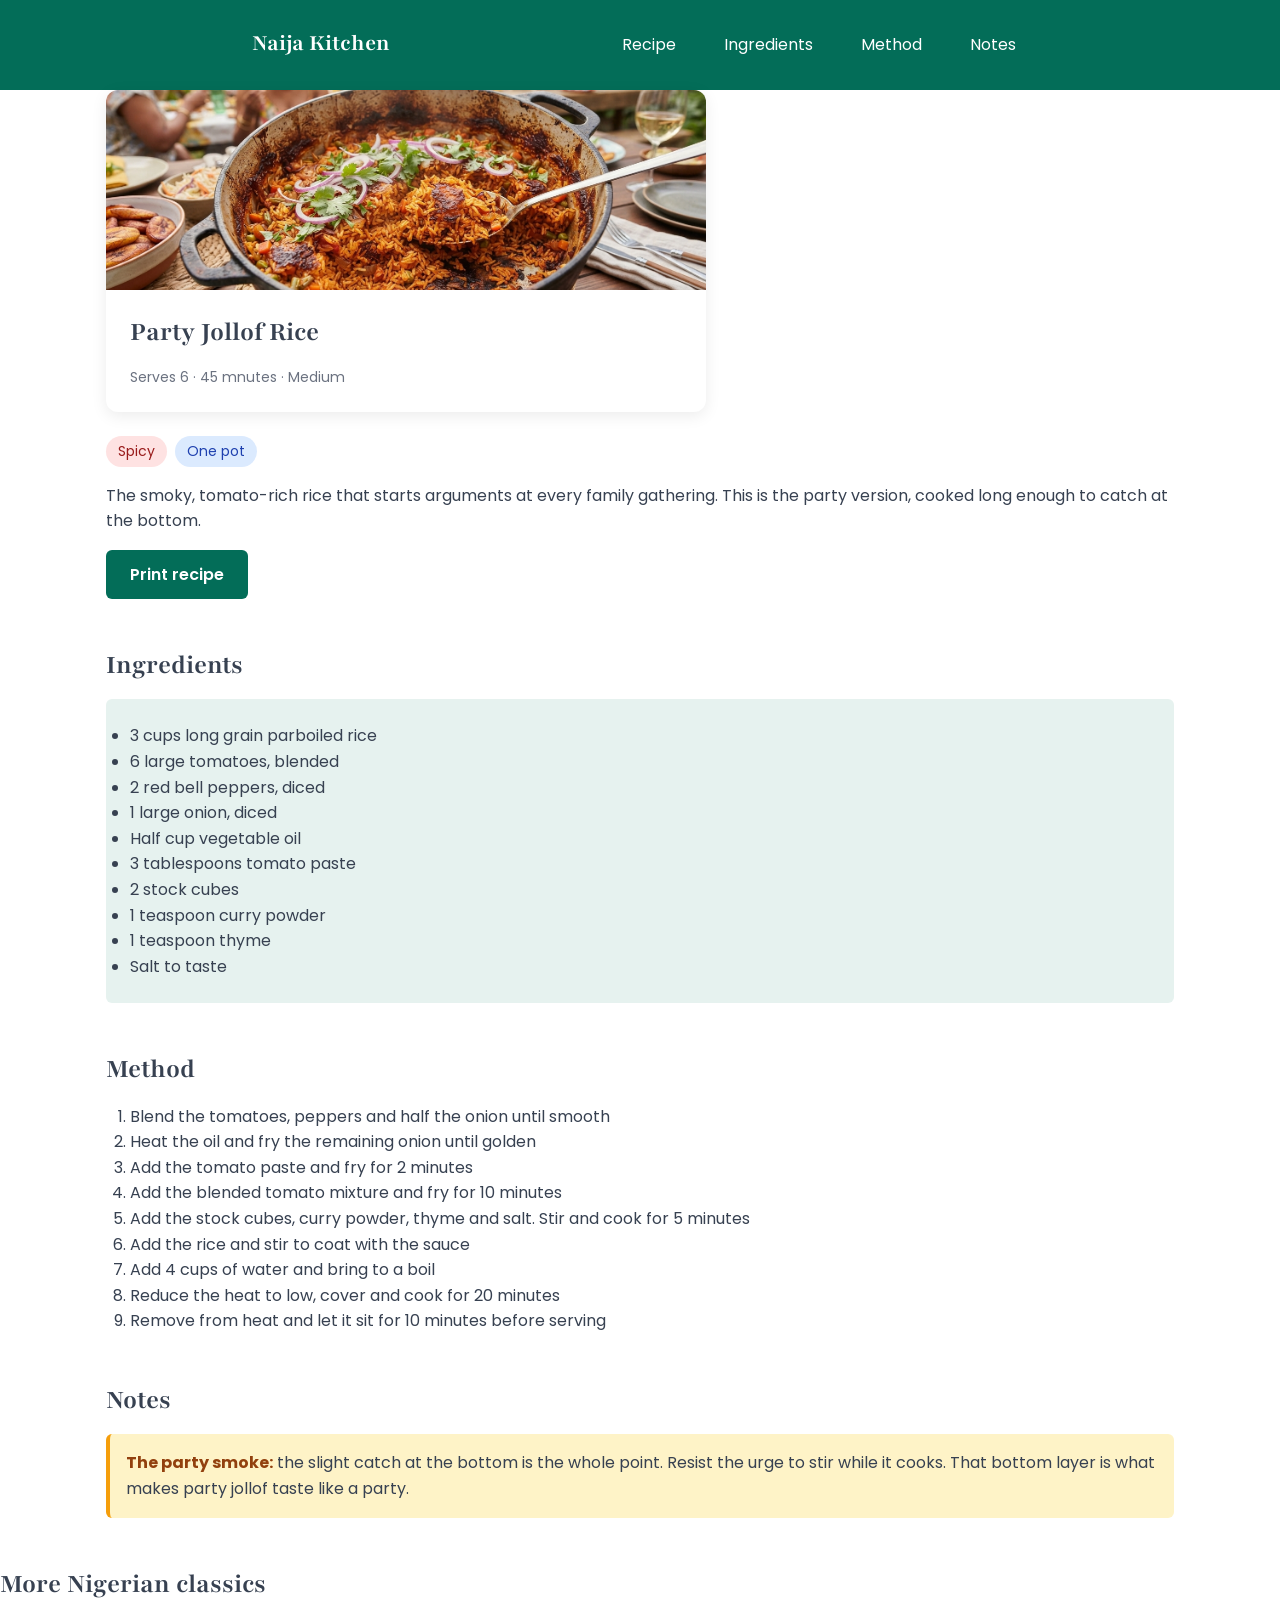
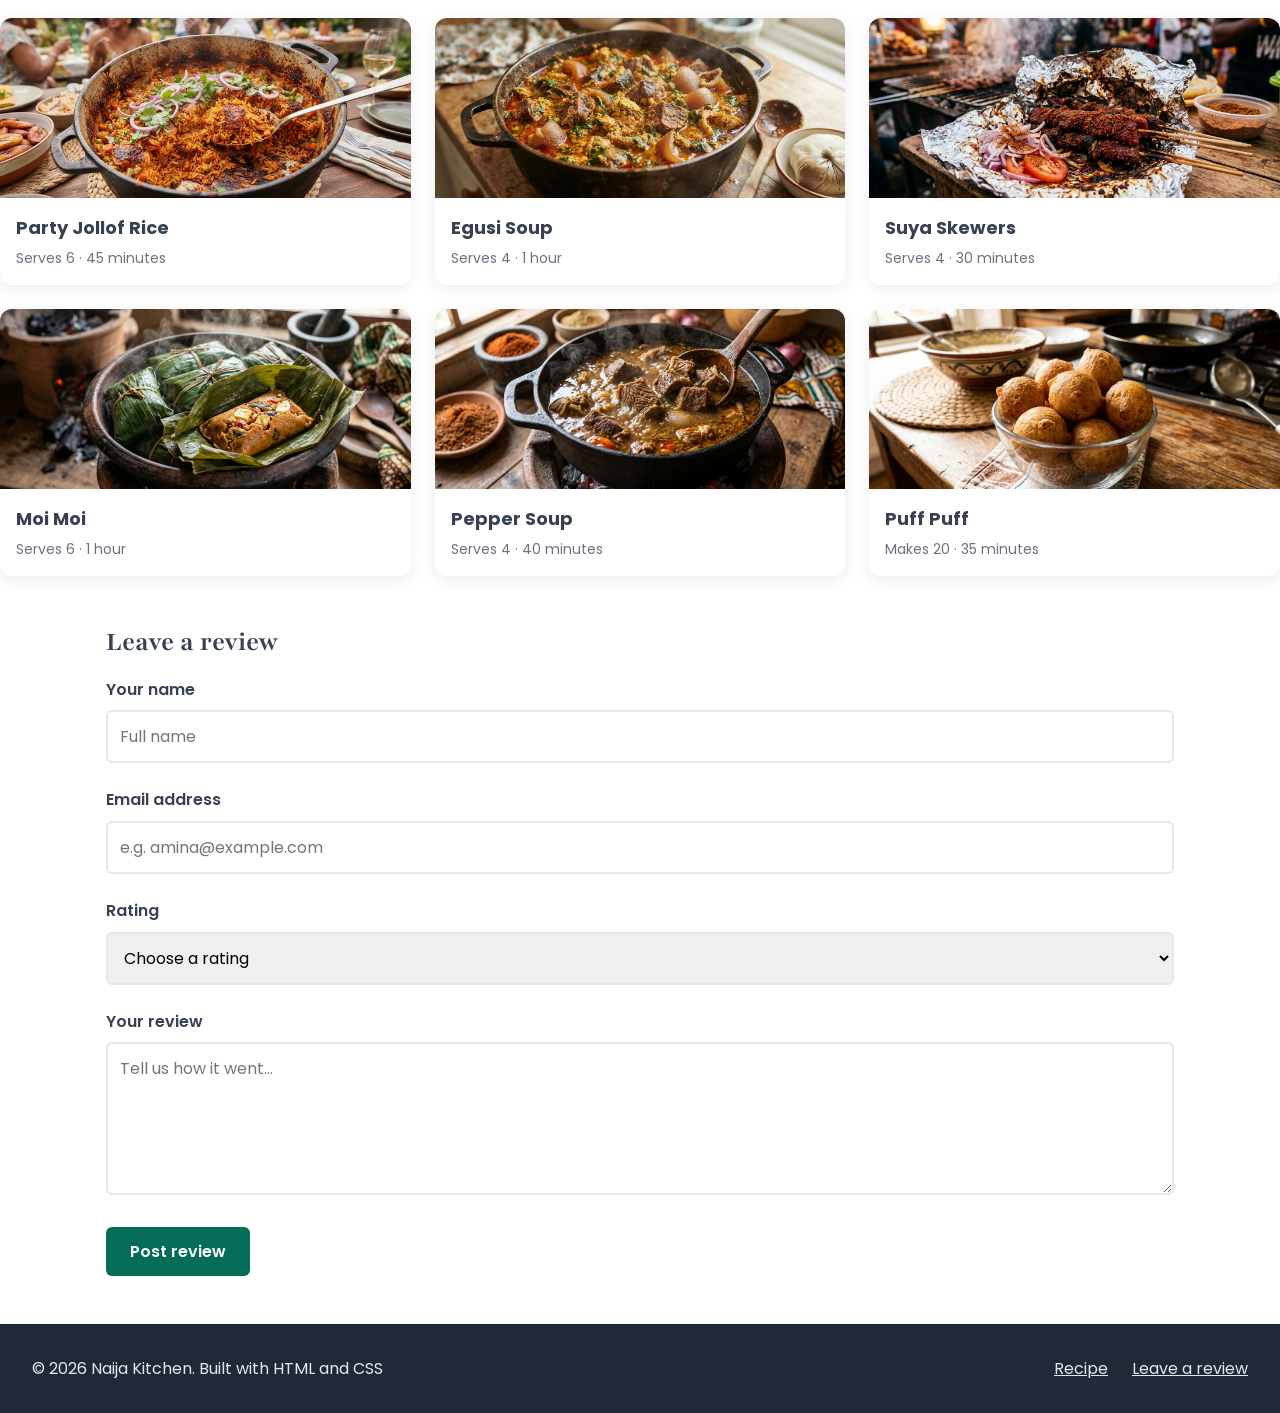
==== index.html @ c4fcee00 "Add recipe gallery section with images and details for Nigerian dishes" ====
<!DOCTYPE html>
<html lang="en">
    <head>
        <meta charset="UTF-8">
        <meta name="viewport" content="width=device-width, initial-scale=1.0">
        <title>Naija Kitchen - Party Jollof Rice</title>
        <link rel="preconnect" href="https://fonts.googleapis.com">
        <link rel="preconnect" href="https://fonts.gstatic.com" crossorigin>
        <link href="https://fonts.googleapis.com/css2?family=Playfair:wght@700&family=Poppins:wght@400;600&display=swap" rel="stylesheet">
        <link rel="stylesheet" href="css/styles.css">
    </head>
    <body>
        <header>
            <h1>Naija Kitchen</h1>
            <nav>
                <ul>
                    <li>
                        <a href="#recipe">Recipe</a>
                    </li>
                    <li>
                        <a href="#ingredients">Ingredients</a>
                    </li>
                    <li>
                        <a href="#method">Method</a>
                    </li>
                    <li>
                        <a href="#notes">Notes</a>
                    </li>
                </ul>
            </nav>
        </header>
        <main class="container">
            <section id="recipe">
                <article class="recipe-card">
                    <img class="recipe-card__image" src="images/jollof.jpg" alt="A pot of party jollof rice, browned at the edges">
                    <div class="recipe-card__body">
                        <h2>Party Jollof Rice</h2>
                        <p class="recipe-meta">Serves 6 &middot; 45 mnutes &middot; Medium</p>
                    </div>
                </article>
                <div class="tag-row">
                    <span class="tag tag--spicy">Spicy</span>
                    <span class="tag tag--quick">One pot</span>
                </div>
                <p class="recipe-intro">
                    The smoky, tomato-rich rice that starts arguments at every family gathering.
                    This is the party version, cooked long enough to catch at the bottom.
                </p>
                <button class="btn">Print recipe</button>
            </section>
            <section id="ingredients">
                <h2>Ingredients</h2>
                <ul class="ingredients">
                    <li>3 cups long grain parboiled rice</li>
                    <li>6 large tomatoes, blended</li>
                    <li> 2 red bell peppers, diced</li>
                    <li>1 large onion, diced</li>
                    <li>Half cup vegetable oil</li>
                    <li>3 tablespoons tomato paste</li>
                    <li>2 stock cubes</li>
                    <li>1 teaspoon curry powder</li>
                    <li>1 teaspoon thyme</li>
                    <li>Salt to taste</li>
                </ul>
            </section>
            <section id="method">
                <h2>Method</h2>
                <ol class="steps">
                    <li>Blend the tomatoes, peppers and half the onion until smooth</li>
                    <li>Heat the oil and fry the remaining onion until golden</li>
                    <li>Add the tomato paste and fry for 2 minutes</li>
                    <li>Add the blended tomato mixture and fry for 10 minutes</li>
                    <li>Add the stock cubes, curry powder, thyme and salt. Stir and cook for 5 minutes</li>
                    <li>Add the rice and stir to coat with the sauce</li>
                    <li>Add 4 cups of water and bring to a boil</li>
                    <li>Reduce the heat to low, cover and cook for 20 minutes</li>
                    <li>Remove from heat and let it sit for 10 minutes before serving</li>
                </ol>
            </section>
            <section id="notes">
                <h2>Notes</h2>
                <div class="note">
                    <p>
                        <strong>The party smoke:</strong>
                        the slight catch at the bottom is the whole point. Resist the urge to stir while it cooks.
                        That bottom layer is what makes party jollof taste like a party.
                    </p>
                </div>
            </section>
        </main>
        <section id="gallery">
            <h2>More Nigerian classics</h2>
            <div class="gallery">
                <article class="gallery__item">
                    <img class="gallery__image" src="images/jollof.jpg" alt="A pot of party jollof rice">
                    <div class="gallery__body">
                        <h3 class="gallery__title">Party Jollof Rice</h3>
                        <p class="gallery__meta">Serves 6 · 45 minutes</p>
                    </div>
                </article>
                <article class="gallery__item">
                    <img class="gallery__image" src="images/egusisoup.jpg" alt="A pot of egusi soup">
                    <div class="gallery__body">
                        <h3 class="gallery__title">Egusi Soup</h3>
                        <p class="gallery__meta">Serves 4 · 1 hour</p>
                    </div>
                </article>
                <article class="gallery__item">
                    <img class="gallery__image" src="images/suya.jpg" alt="A rape of suya skewers">
                    <div class="gallery__body">
                        <h3 class="gallery__title">Suya Skewers</h3>
                        <p class="gallery__meta">Serves 4 · 30 minutes</p>
                    </div>
                </article>
                <article class="gallery__item">
                    <img class="gallery__image" src="images/moimoi.jpg" alt="A pot of moi moi">
                    <div class="gallery__body">
                        <h3 class="gallery__title">Moi Moi</h3>
                        <p class="gallery__meta">Serves 6 · 1 hour</p>
                    </div>
                </article>
                <article class="gallery__item">
                    <img class="gallery__image" src="images/peppersoup.jpg" alt="A pot of pepper soup">
                    <div class="gallery__body">
                        <h3 class="gallery__title">Pepper Soup</h3>
                        <p class="gallery__meta">Serves 4 · 40 minutes</p>
                    </div>
                </article>
                <article class="gallery__item">
                    <img class="gallery__image" src="images/puff.jpg" alt="a bow of puff puff">
                    <div class="gallery__body">
                        <h3 class="gallery__title">Puff Puff</h3>
                        <p class="gallery__meta">Makes 20 · 35 minutes</p>
                    </div>
                </article>
            </div>
        </section>
        <section id="review" class="container">
            <h2>Leave a review</h2>
            <form class="review-form">
                <div class="form-group">
                    <label for="name">Your name</label>
                    <input
                        type="text"
                        id="name"
                        name="name"
                        placeholder="Full name"
                        required
                    >
                </div>
                <div class="form-group">
                    <label for="email">Email address</label>
                    <input
                        type="email"
                        id="email"
                        name="email"
                        placeholder="e.g. amina@example.com"
                        required
                    >
                </div>
                <div class="form-group">
                    <label for="rating">Rating</label>
                    <select id="rating" name="rating" required>
                        <option value="">Choose a rating</option>
                        <option value="5">5 — Party jollof perfection</option>
                        <option value="4">4 — Almost perfect</option>
                        <option value="3">3 — Good, could be better</option>
                        <option value="2">2 — Needed work</option>
                        <option value="1">1 — I have questions</option>
                    </select>
                </div>
                <div class="form-group">
                    <label for="comment">Your review</label>
                    <textarea
                        id="comment"
                        name="comment"
                        rows="5"
                        placeholder="Tell us how it went..."
                    ></textarea>
                </div>
                <button type="submit" class="btn">Post review</button>
            </form>
        </section>
        <footer>
            <p>&copy; 2026 Naija Kitchen. Built with HTML and CSS</p>
            <ul class="footer-links">
                <li>
                    <a href="#recipe">Recipe</a>
                </li>
                <li>
                    <a href="#review">Leave a review</a>
                </li>
            </ul>
        </footer>
    </body>
</html>
---- css/styles.css ----
/* ====== RESET ====== */
* {
    margin: 0;
    padding: 0;
    box-sizing: border-box;
}

/* ====== SPACING SCALE ======  */
/* only use these. No arbitrary numbers.
    0.5rem - 1rem - 1.5rem - 2rem - 3rem - 4rem */


body {
    font-family: 'Poppins', system-ui, sans-serif;
    color: #374151;
    line-height: 1.6;
}

h1, h2 {
    font-family: 'Playfair', Georgia, serif;
}

h1 {
    font-size: 2rem;
    line-height: 1.2;
    margin-bottom: 1rem;
}

h2 {
    font-size: 1.75rem;
    line-height: 1.3;
    margin-bottom: 1rem;
    margin-top: 2rem;
}

p {
    margin-bottom: 1rem;
}

ul, ol {
    margin-bottom: 1rem;
    padding-left: 1.5rem;
}

section {
    margin-bottom: 3rem;
}


/* ===== LAYOUT =====*/
.container {
    width: 100%;
    max-width: 1100px;
    margin: 0 auto;
    padding: 0 1rem;
}

/* ===== HEADER ===== */
header {
    background: #036d58;
    color: white;
    padding: 1.5rem 2rem;
    display: flex;
    justify-content: space-evenly;
    align-items: center;
}

header h1 {
    margin-bottom: 0;
    font-size: 1.5rem;
}

nav ul {
    list-style: none;
    padding-left: 0;
    margin-bottom: 0;
    display: flex;
    gap: 1.5rem;
    flex-wrap: wrap;

}

nav a {
    color: white;
    text-decoration: none;
    padding: 0.5rem 0.75rem;
    border-radius: 4px;
    display: inline-block;
}

nav a:hover,
nav a:focus {
    background: rgba(255, 255, 255, 0.15);
}


.recipe-card {
    max-width: 600px;
    background: white;
    border-radius: 12px;
    box-shadow: 0 4px 16px rgba(0, 0, 0, 0.08);
    overflow: hidden;
    margin-bottom: 1.5rem;
}

.recipe-card__image {
    width: 100%;
    height: 200px;
    object-fit: cover;
    display: block;
}

.recipe-card__body {
    padding: 1.5rem;
}

.recipe-card__body h2 {
    margin-top: 0;
}

.recipe-meta {
    color: #6b7280;
    font-size: 0.875rem;
    margin-bottom: 0;
}

/* ===== TAGS  ======= */
.tag-row {
    display: flex;
    gap: 0.5rem;
    flex-wrap: wrap;
    margin-bottom: 1rem;
}

.tag {
    display: inline-block;
    padding: 0.25rem 0.75rem;
    border-radius: 99px;
    font-size: 0.875rem;
}

.tag--spicy {
    background: #fee2e2;
    color: #991b1b;
}

.tag--quick {
    background: #dbeafe;
    color: #1e40af;
}

/* ======= BUTTON ======= */
.btn {
    display: inline-block;
    background: #036d58;
    color: white;
    padding: 0.75rem 1.5rem;
    border: none;
    border-radius: 6px;
    font-size: 1rem;
    font-weight: 600;
    font-family: inherit;
    cursor: pointer;
}

.btn:hover,
.btn:focus {
    background: #025243;
}

/* INGREDIENTS */
.ingredients {
    background: #e6f2ef;
    padding: 1.5rem;
    border-radius: 6px;
}

/* NOTES */
.note {
    background: #fef3c7;
    padding: 1rem;
    border-left: 4px solid #f59e0b;
    border-radius: 6px;
    margin-bottom: 1rem;
}

.note p {
    margin-bottom: 0;
}

.note strong {
    color: #92400e
}

/* FOOTER */
footer {
    padding: 2rem;
    margin-top: 3rem;
    background: #1f2937;
    color: #e5e7eb;

    display: flex;
    justify-content: space-between;
    align-items: center;
    flex-wrap: wrap;
    gap: 1rem;
}

.footer-links {
    list-style: none;
    display: flex;
    gap: 1.5rem;
    margin-bottom: 0;
    padding-left: 0;
}

.footer-links a {
    color: #e5e7eb;
}

.footer-links a:hover,
.footer-links a:focus {
    color: white;
}

footer p {
    margin-bottom: 0;
}


/* ===== REVIEW FORM ===== */
.form-group {
    margin-bottom: 1.5rem;
}

label {
    display: block;
    margin-bottom: 0.5rem;
    font-weight: 600;
}

input, select, textarea {
    width: 100%;
    padding: 0.75rem;
    border: 2px solid #e5e7eb;
    border-radius: 6px;
    font-family: inherit;
    font-size: 1rem;
}

input:focus,
select:focus,
textarea:focus {
    outline: none;
    border-color: #036d58;
    box-shadow: 0 0 0 3px rgba(3, 109, 88, 0.15);
}


/***** RECIPE GALLERY *******/
.gallery {
    display: grid;
    grid-template-columns: repeat(3, 1fr);
    gap: 1.5rem;
    margin-bottom: 3rem;
}

.gallery__item {
    background: white;
    border-radius: 12px;
    box-shadow: 0 4px 16px rgba(0, 0, 0, 0.08);
    overflow: hidden;
}

.gallery__image {
    width: 100%;
    height: 180px;
    object-fit: cover;
    display: block;
}

.gallery__body {
    padding: 1rem;
}

.gallery__title {
    font-size: 1.125rem;
    margin-bottom: 0;
    margin-bottom: 0.25rem;
}

.gallery__meta {
    color: #6b7280;
    font-size: 0.875rem;
    margin-bottom: 0;
}
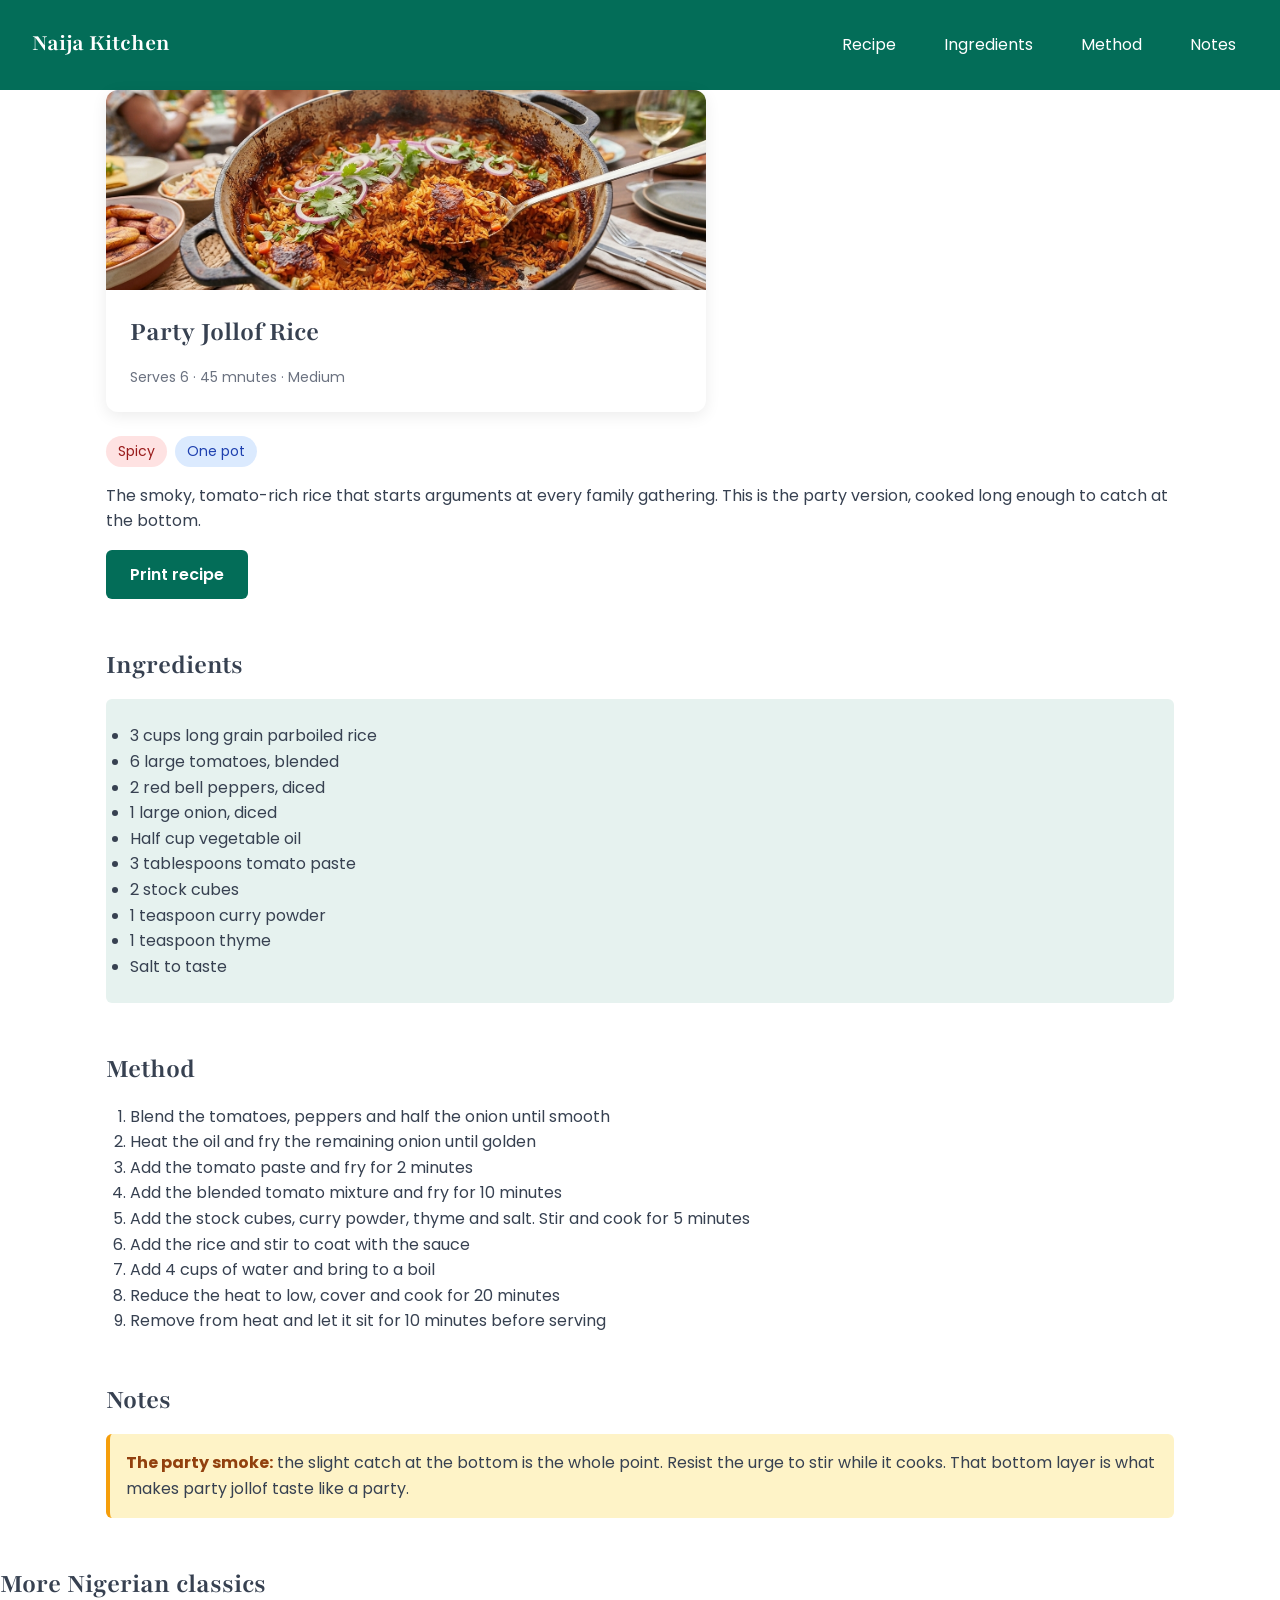
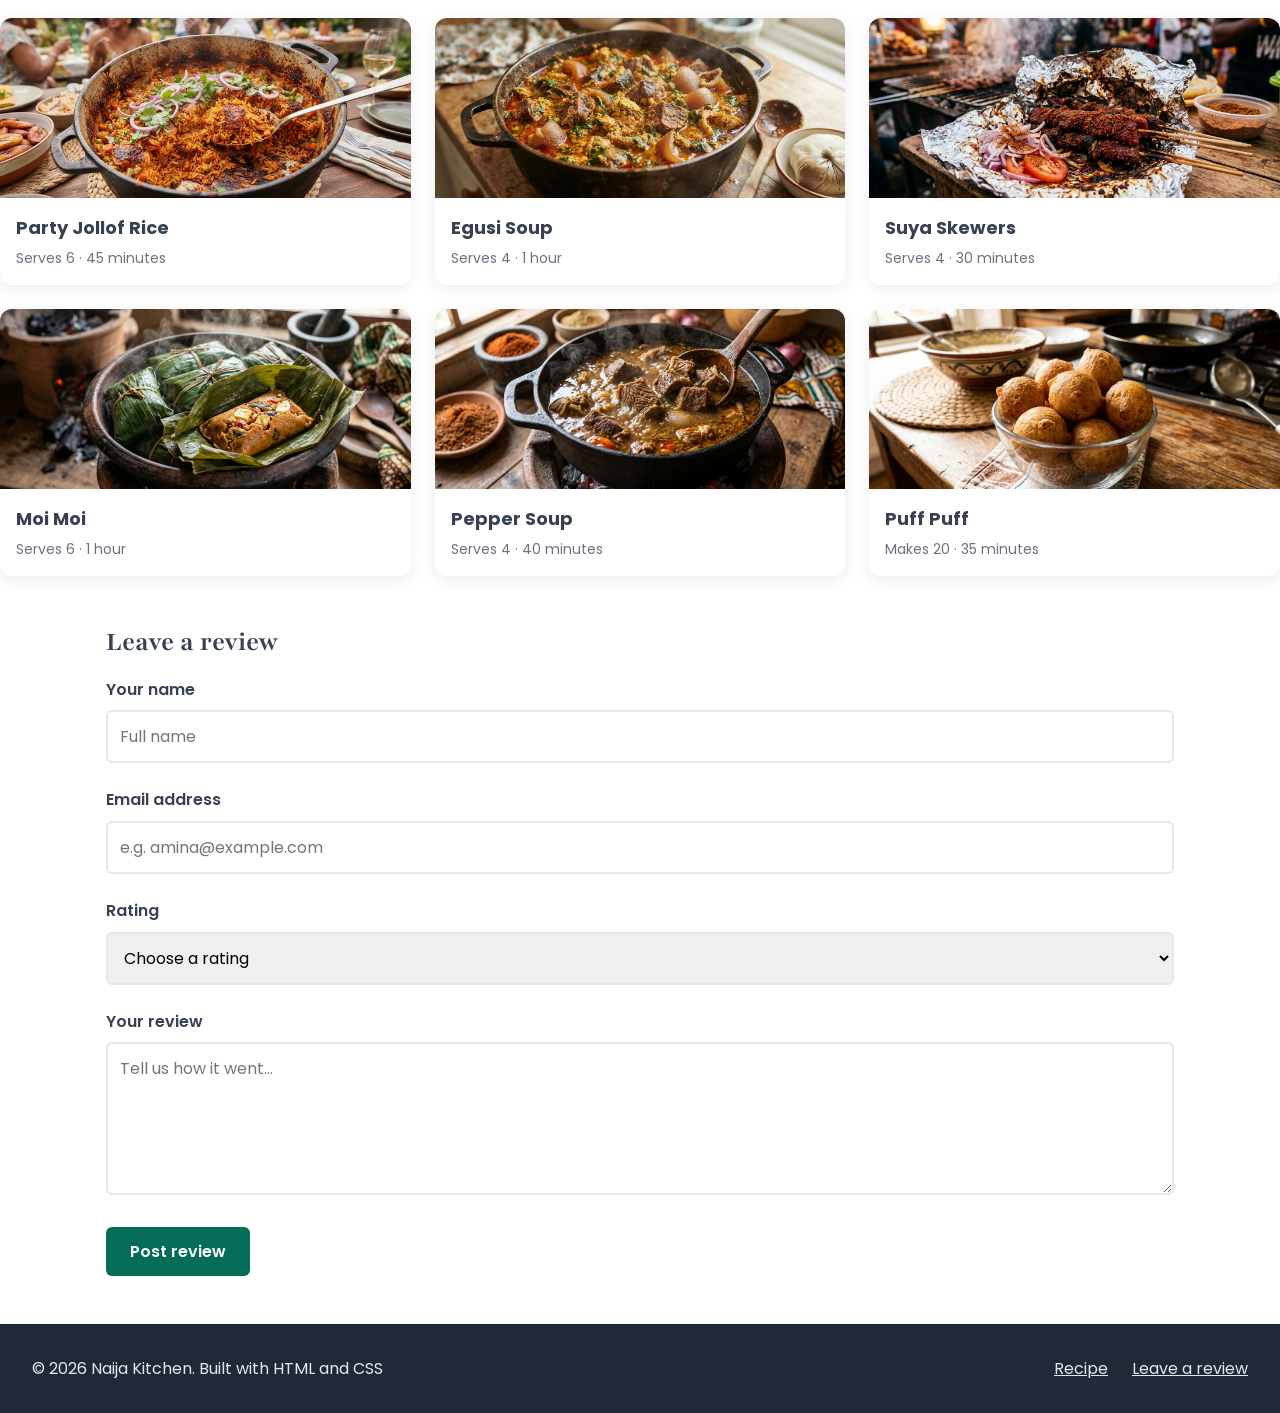
==== commit ead39ea6: "Add navigation toggle for mobile menu accessibility" ====
--- a/index.html
+++ b/index.html
@@ -12,6 +12,12 @@
     <body>
         <header>
             <h1>Naija Kitchen</h1>
+            <input type="checkbox" id="nav-toogle" class="nav-toogle">
+            <label for="nav-toogle" class="nav-toggle-label" aria-label="Open Menu">
+                <span></span>
+                <span></span>
+                <span></span>
+            </label>
             <nav>
                 <ul>
                     <li>
--- a/css/styles.css
+++ b/css/styles.css
@@ -61,7 +61,7 @@
     color: white;
     padding: 1.5rem 2rem;
     display: flex;
-    justify-content: space-evenly;
+    justify-content: space-between;
     align-items: center;
 }
 
@@ -260,7 +260,7 @@
 /***** RECIPE GALLERY *******/
 .gallery {
     display: grid;
-    grid-template-columns: repeat(3, 1fr);
+    grid-template-columns: repeat(auto-fit, minmax(400px, 1fr));
     gap: 1.5rem;
     margin-bottom: 3rem;
 }
@@ -270,6 +270,7 @@
     border-radius: 12px;
     box-shadow: 0 4px 16px rgba(0, 0, 0, 0.08);
     overflow: hidden;
+    transition: transform 0.2s ease, box-shadow 0.2s ease;
 }
 
 .gallery__image {
@@ -285,7 +286,7 @@
 
 .gallery__title {
     font-size: 1.125rem;
-    margin-bottom: 0;
+    margin-top: 0;
     margin-bottom: 0.25rem;
 }
 
@@ -293,4 +294,65 @@
     color: #6b7280;
     font-size: 0.875rem;
     margin-bottom: 0;
+}
+
+.gallery__item:hover,
+.gallery__item:focus-within {
+    transform: translateY(-4px);
+    box-shadow: 0 8px 24px rgba(0, 0, 0, 0.12);
+}
+
+
+/***** MOBILE NAV *****/
+.nav-toogle {
+    position: absolute;
+    opacity: 0;
+    width: 1px;
+    height: 1px;
+}
+
+.nav-toogle-label {
+    display: none;
+    flex-direction: column;
+    gap: 5px;
+    cursor: pointer;
+    padding: 0.5rem;
+}
+
+.nav-toogle-label span {
+    display: block;
+    width: 26px;
+    height: 3px;
+    background: white;
+    border-radius: 2px;
+}
+
+
+
+/***** MOBILE *****/
+@media (max-width: 640px) {
+    header {
+        flex-direction: column;
+        align-items: flex-start;
+        gap: 1rem;
+        padding: 1rem;
+    }
+
+    h1 {
+        font-size: 1.5rem;
+    }
+
+    h2 {
+        font-size: 1.375rem;
+    }
+
+    section {
+        margin-bottom: 2rem;
+    }
+
+    footer {
+        flex-direction: column;
+        text-align: center;
+        padding: 1.5rem;
+    }
 }
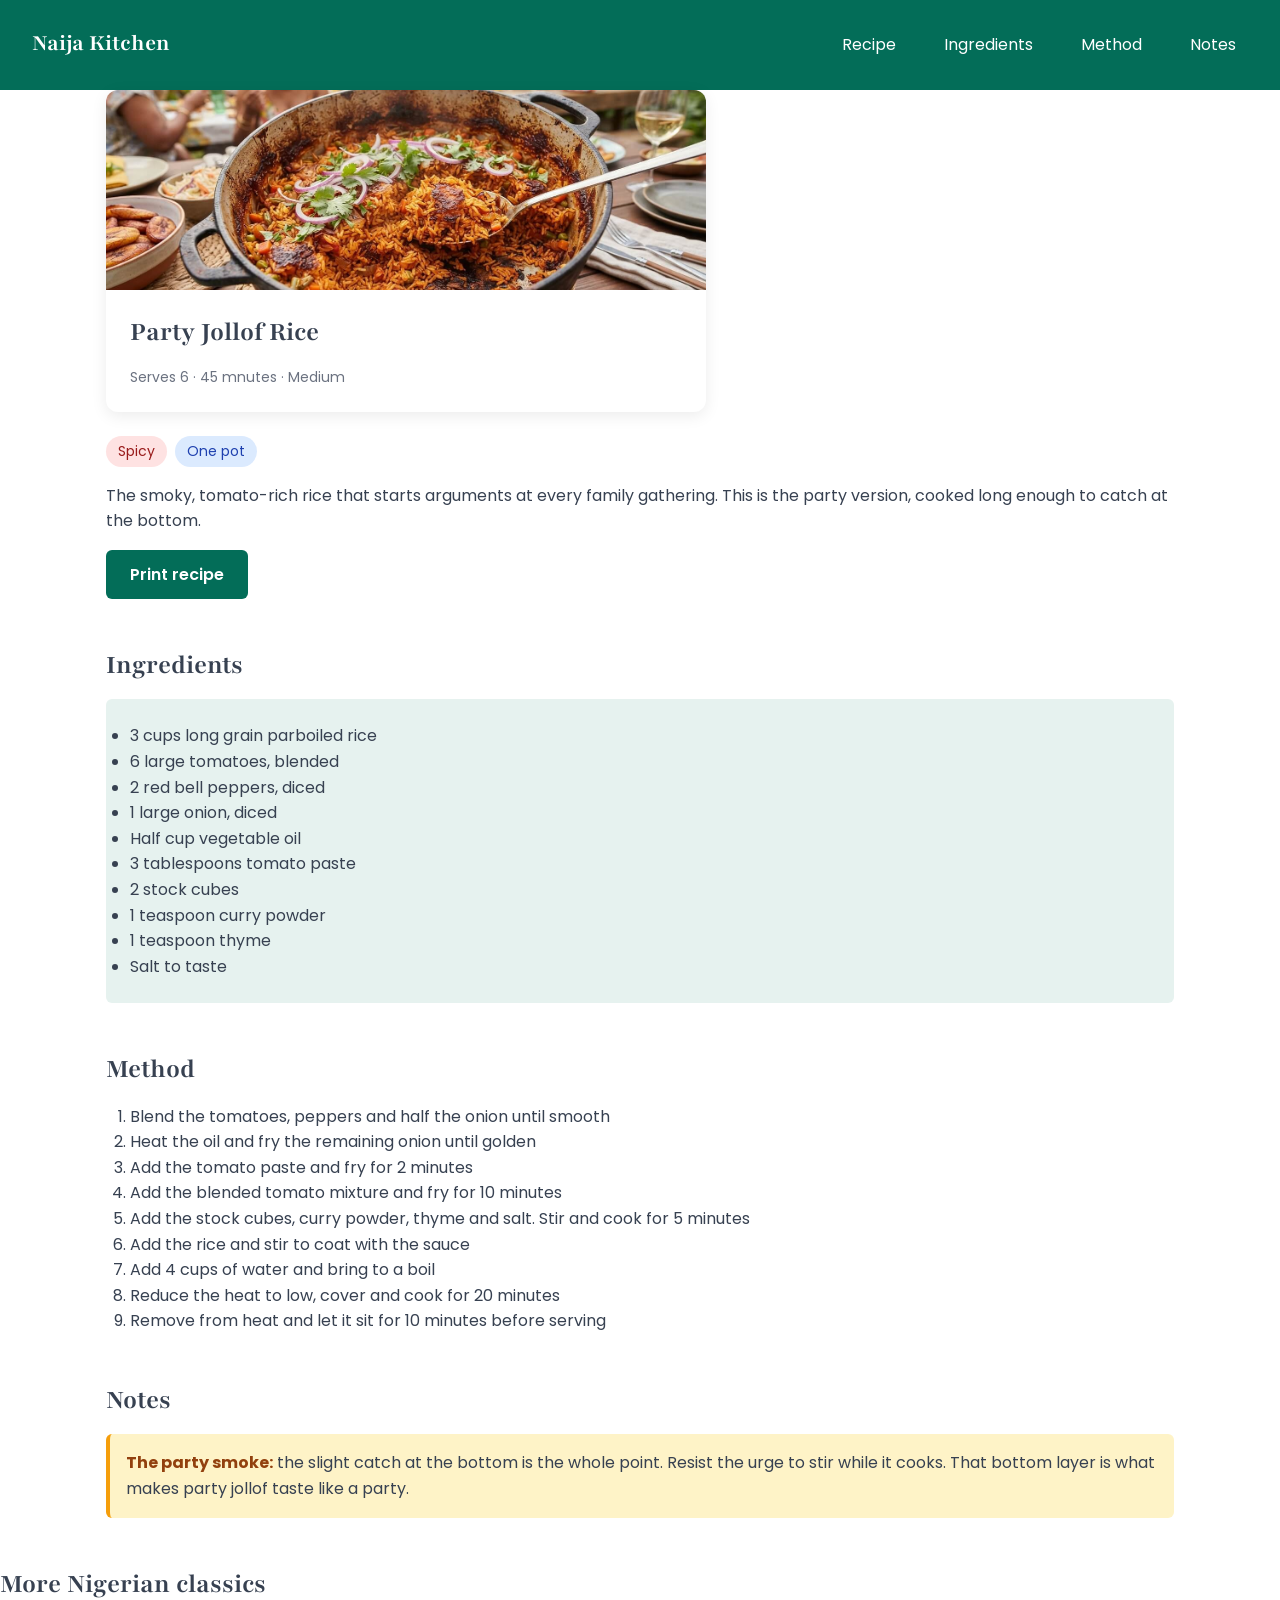
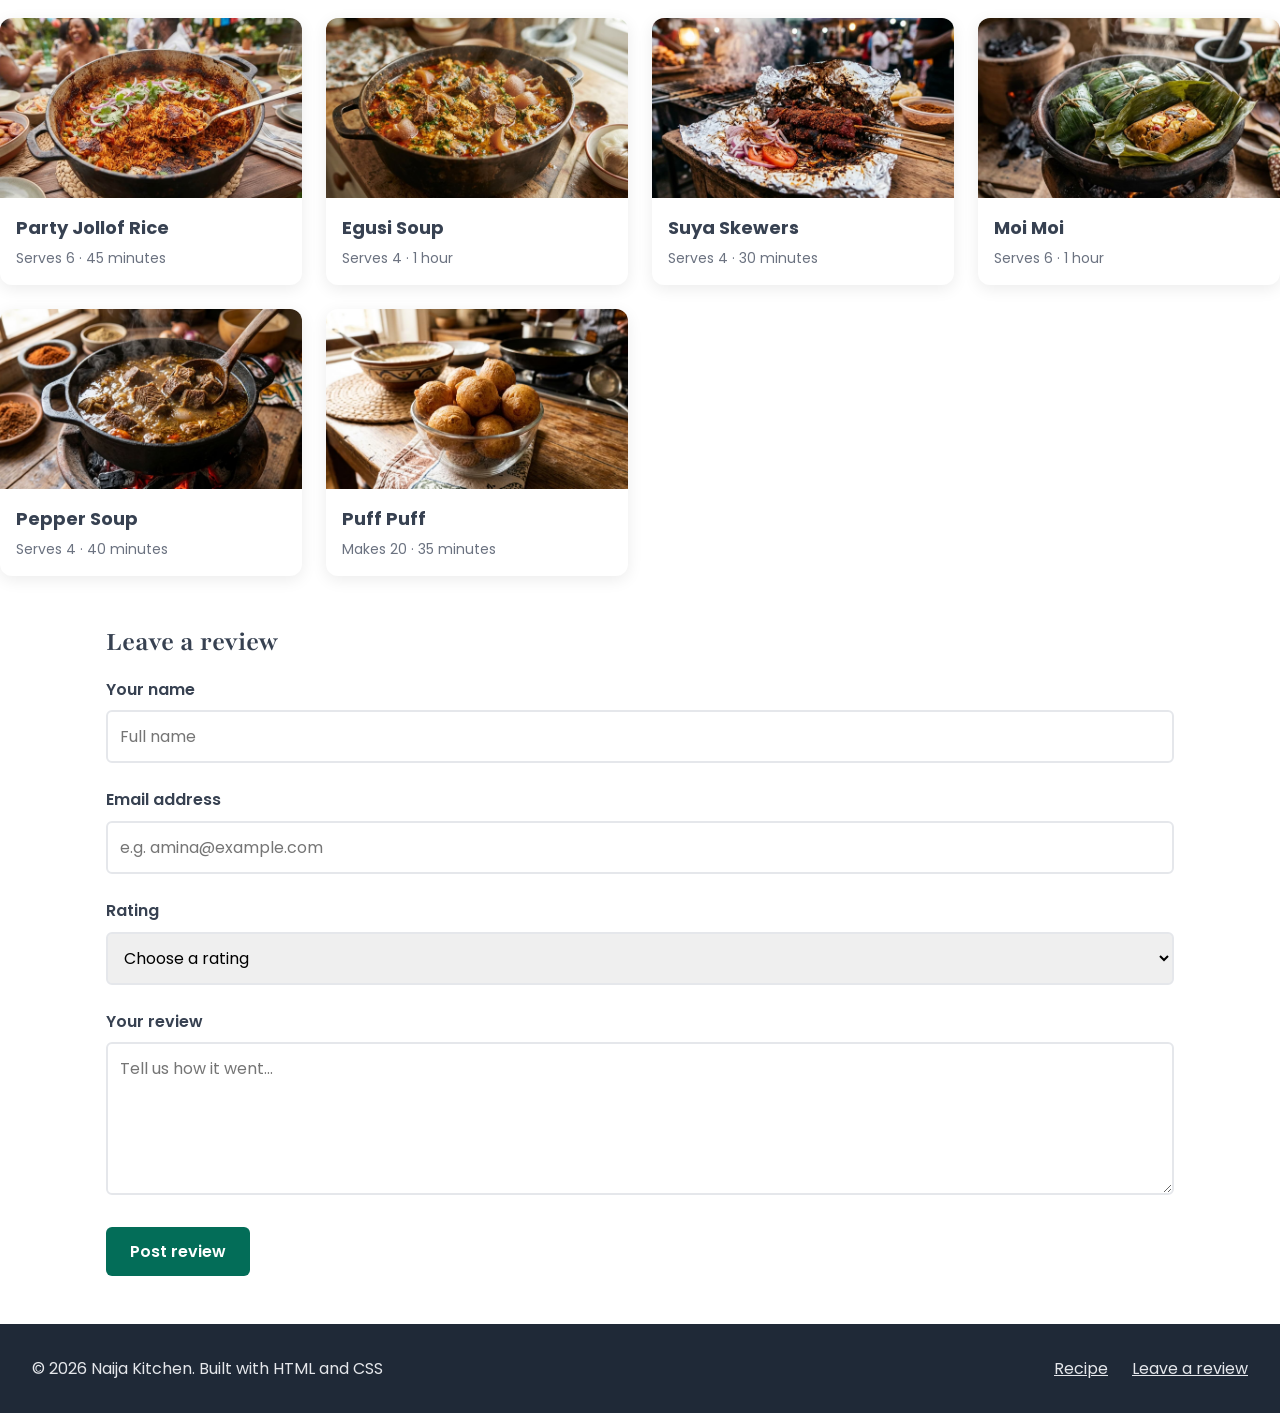
==== commit ef5825ca: "Add width and height attributes to gallery images for better layout and performance" ====
--- a/index.html
+++ b/index.html
@@ -12,8 +12,8 @@
     <body>
         <header>
             <h1>Naija Kitchen</h1>
-            <input type="checkbox" id="nav-toogle" class="nav-toogle">
-            <label for="nav-toogle" class="nav-toggle-label" aria-label="Open Menu">
+            <input type="checkbox" id="nav-toggle" class="nav-toggle">
+            <label for="nav-toggle" class="nav-toggle-label" aria-label="Open Menu">
                 <span></span>
                 <span></span>
                 <span></span>
@@ -98,42 +98,42 @@
             <h2>More Nigerian classics</h2>
             <div class="gallery">
                 <article class="gallery__item">
-                    <img class="gallery__image" src="images/jollof.jpg" alt="A pot of party jollof rice">
+                    <img class="gallery__image" src="images/jollof.jpg" alt="A pot of party jollof rice" width="400" height="260">
                     <div class="gallery__body">
                         <h3 class="gallery__title">Party Jollof Rice</h3>
                         <p class="gallery__meta">Serves 6 · 45 minutes</p>
                     </div>
                 </article>
                 <article class="gallery__item">
-                    <img class="gallery__image" src="images/egusisoup.jpg" alt="A pot of egusi soup">
+                    <img class="gallery__image" src="images/egusisoup.jpg" alt="A pot of egusi soup" width="400" height="260" loading="lazy">
                     <div class="gallery__body">
                         <h3 class="gallery__title">Egusi Soup</h3>
                         <p class="gallery__meta">Serves 4 · 1 hour</p>
                     </div>
                 </article>
                 <article class="gallery__item">
-                    <img class="gallery__image" src="images/suya.jpg" alt="A rape of suya skewers">
+                    <img class="gallery__image" src="images/suya.jpg" alt="A rack of suya skewers" width="400" height="260" loading="lazy">
                     <div class="gallery__body">
                         <h3 class="gallery__title">Suya Skewers</h3>
                         <p class="gallery__meta">Serves 4 · 30 minutes</p>
                     </div>
                 </article>
                 <article class="gallery__item">
-                    <img class="gallery__image" src="images/moimoi.jpg" alt="A pot of moi moi">
+                    <img class="gallery__image" src="images/moimoi.jpg" alt="A pot of moi moi" width="400" height="260" loading="lazy">
                     <div class="gallery__body">
                         <h3 class="gallery__title">Moi Moi</h3>
                         <p class="gallery__meta">Serves 6 · 1 hour</p>
                     </div>
                 </article>
                 <article class="gallery__item">
-                    <img class="gallery__image" src="images/peppersoup.jpg" alt="A pot of pepper soup">
+                    <img class="gallery__image" src="images/peppersoup.jpg" alt="A pot of pepper soup" width="400" height="260" loading="lazy">
                     <div class="gallery__body">
                         <h3 class="gallery__title">Pepper Soup</h3>
                         <p class="gallery__meta">Serves 4 · 40 minutes</p>
                     </div>
                 </article>
                 <article class="gallery__item">
-                    <img class="gallery__image" src="images/puff.jpg" alt="a bow of puff puff">
+                    <img class="gallery__image" src="images/puff.jpg" alt="a bowl of puff puff" width="400" height="260" loading="lazy">
                     <div class="gallery__body">
                         <h3 class="gallery__title">Puff Puff</h3>
                         <p class="gallery__meta">Makes 20 · 35 minutes</p>
--- a/css/styles.css
+++ b/css/styles.css
@@ -260,7 +260,7 @@
 /***** RECIPE GALLERY *******/
 .gallery {
     display: grid;
-    grid-template-columns: repeat(auto-fit, minmax(400px, 1fr));
+    grid-template-columns: repeat(auto-fit, minmax(280px, 1fr));
     gap: 1.5rem;
     margin-bottom: 3rem;
 }
@@ -304,14 +304,14 @@
 
 
 /***** MOBILE NAV *****/
-.nav-toogle {
+.nav-toggle {
     position: absolute;
     opacity: 0;
     width: 1px;
     height: 1px;
 }
 
-.nav-toogle-label {
+.nav-toggle-label {
     display: none;
     flex-direction: column;
     gap: 5px;
@@ -319,7 +319,7 @@
     padding: 0.5rem;
 }
 
-.nav-toogle-label span {
+.nav-toggle-label span {
     display: block;
     width: 26px;
     height: 3px;
@@ -332,18 +332,49 @@
 /***** MOBILE *****/
 @media (max-width: 640px) {
     header {
-        flex-direction: column;
-        align-items: flex-start;
-        gap: 1rem;
+        display: flex;
+        flex-direction: row;
+        flex-wrap: wrap;
         padding: 1rem;
-    }
-
-    h1 {
-        font-size: 1.5rem;
+        justify-content: space-between;
+        align-items: center;
+        padding: 1rem;
+    }
+
+    header h1 {
+        margin-bottom: 0;
+        font-size: 1.25rem;
     }
 
     h2 {
         font-size: 1.375rem;
+    }
+
+    .nav-toggle-label {
+        display: flex;
+    }
+
+    nav {
+        display: none;
+        flex-basis: 100%;
+        width: 100%;
+    }
+
+    nav a {
+        display: block;
+        padding: 0.75rem 0.5rem;
+    }
+
+    .nav-toggle:checked~nav {
+        display: block;
+    }
+
+    nav ul {
+        display: flex;
+        flex-direction: column;
+        gap: 0.5rem;
+        padding-left: 0;
+        margin-bottom: 0;
     }
 
     section {
@@ -353,6 +384,6 @@
     footer {
         flex-direction: column;
         text-align: center;
-        padding: 1.5rem;
+        padding: 1.5rem
     }
 }
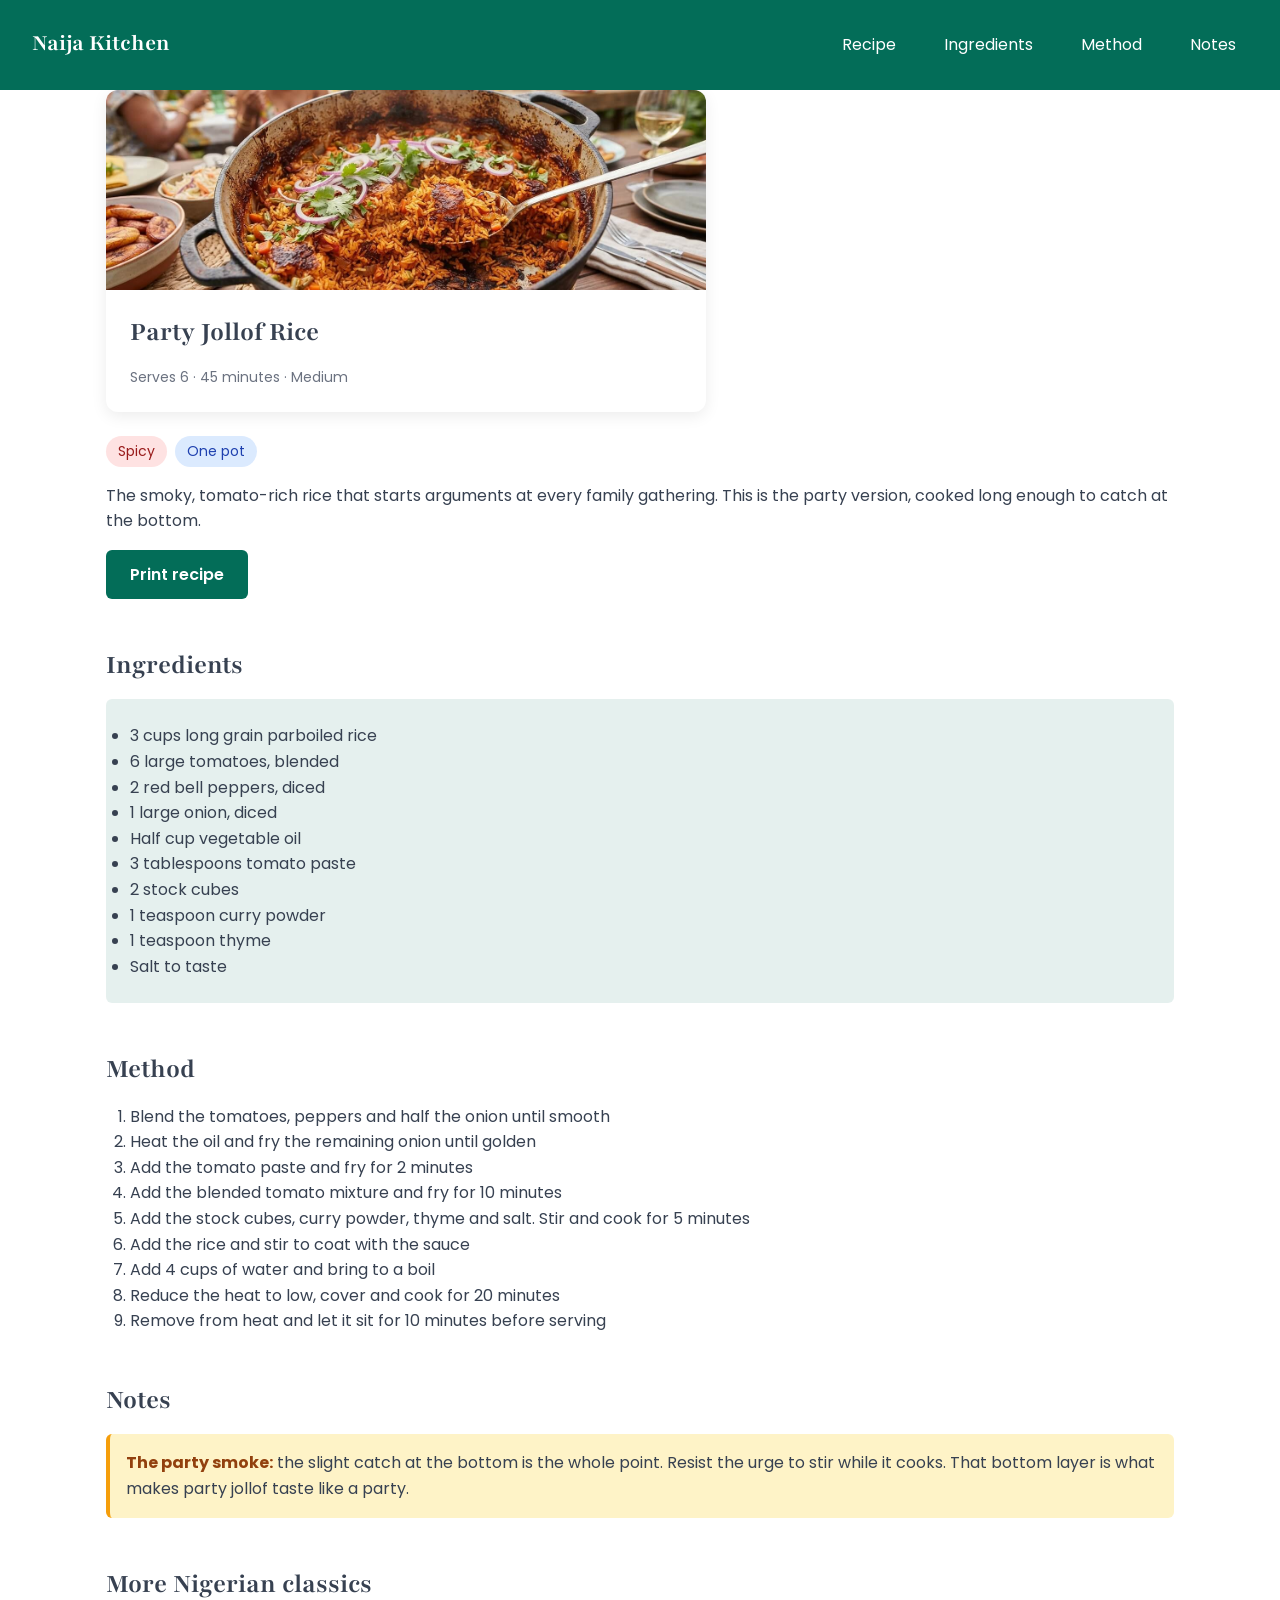
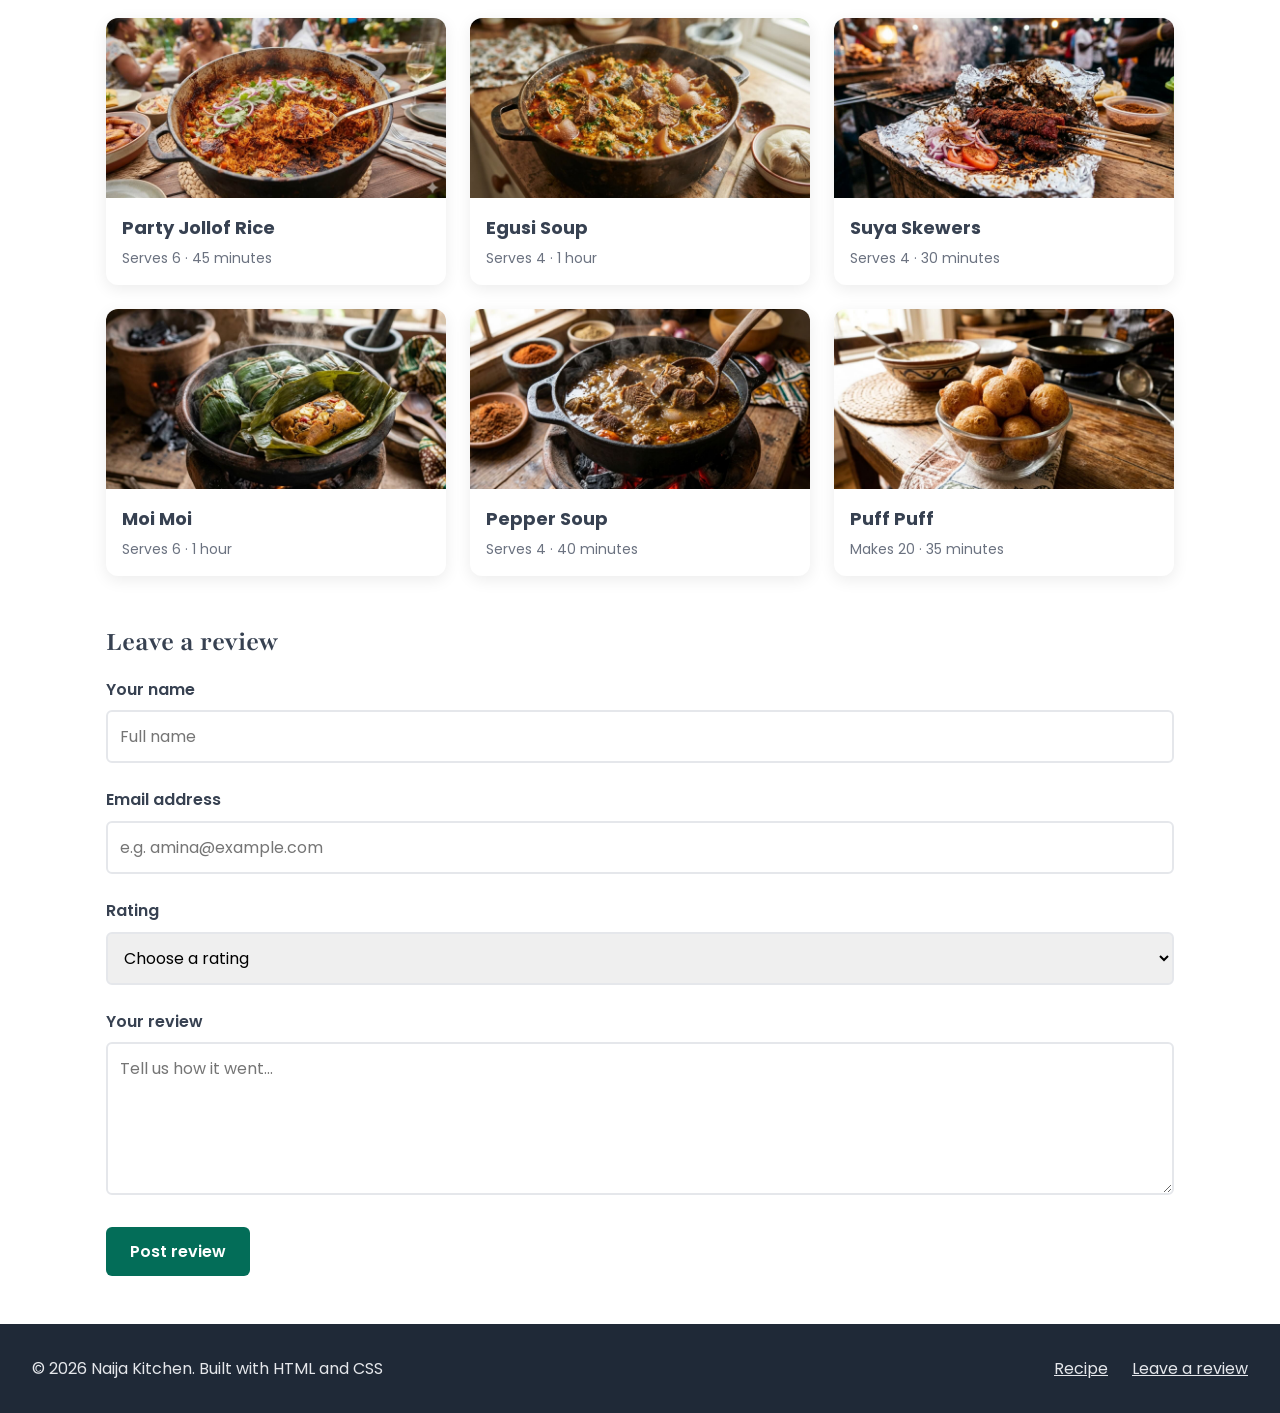
==== commit db39cc84: "Fix typo in recipe meta description and improve image formatting in gallery section" ====
--- a/index.html
+++ b/index.html
@@ -41,7 +41,7 @@
                     <img class="recipe-card__image" src="images/jollof.jpg" alt="A pot of party jollof rice, browned at the edges">
                     <div class="recipe-card__body">
                         <h2>Party Jollof Rice</h2>
-                        <p class="recipe-meta">Serves 6 &middot; 45 mnutes &middot; Medium</p>
+                        <p class="recipe-meta">Serves 6 &middot; 45 minutes &middot; Medium</p>
                     </div>
                 </article>
                 <div class="tag-row">
@@ -94,46 +94,87 @@
                 </div>
             </section>
         </main>
-        <section id="gallery">
+        <section id="gallery" class="container">
             <h2>More Nigerian classics</h2>
             <div class="gallery">
                 <article class="gallery__item">
-                    <img class="gallery__image" src="images/jollof.jpg" alt="A pot of party jollof rice" width="400" height="260">
+                    <img
+                        class="gallery__image"
+                        src="images/jollof.jpg"
+                        alt="A pot of party jollof rice"
+                        width="400"
+                        height="260"
+                    >
                     <div class="gallery__body">
                         <h3 class="gallery__title">Party Jollof Rice</h3>
                         <p class="gallery__meta">Serves 6 · 45 minutes</p>
                     </div>
                 </article>
                 <article class="gallery__item">
-                    <img class="gallery__image" src="images/egusisoup.jpg" alt="A pot of egusi soup" width="400" height="260" loading="lazy">
+                    <img
+                        class="gallery__image"
+                        src="images/egusisoup.jpg"
+                        alt="A pot of egusi soup"
+                        width="400"
+                        height="260"
+                        loading="lazy"
+                    >
                     <div class="gallery__body">
                         <h3 class="gallery__title">Egusi Soup</h3>
                         <p class="gallery__meta">Serves 4 · 1 hour</p>
                     </div>
                 </article>
                 <article class="gallery__item">
-                    <img class="gallery__image" src="images/suya.jpg" alt="A rack of suya skewers" width="400" height="260" loading="lazy">
+                    <img
+                        class="gallery__image"
+                        src="images/suya.jpg"
+                        alt="A rack of suya skewers"
+                        width="400"
+                        height="260"
+                        loading="lazy"
+                    >
                     <div class="gallery__body">
                         <h3 class="gallery__title">Suya Skewers</h3>
                         <p class="gallery__meta">Serves 4 · 30 minutes</p>
                     </div>
                 </article>
                 <article class="gallery__item">
-                    <img class="gallery__image" src="images/moimoi.jpg" alt="A pot of moi moi" width="400" height="260" loading="lazy">
+                    <img
+                        class="gallery__image"
+                        src="images/moimoi.jpg"
+                        alt="A pot of moi moi"
+                        width="400"
+                        height="260"
+                        loading="lazy"
+                    >
                     <div class="gallery__body">
                         <h3 class="gallery__title">Moi Moi</h3>
                         <p class="gallery__meta">Serves 6 · 1 hour</p>
                     </div>
                 </article>
                 <article class="gallery__item">
-                    <img class="gallery__image" src="images/peppersoup.jpg" alt="A pot of pepper soup" width="400" height="260" loading="lazy">
+                    <img
+                        class="gallery__image"
+                        src="images/peppersoup.jpg"
+                        alt="A pot of pepper soup"
+                        width="400"
+                        height="260"
+                        loading="lazy"
+                    >
                     <div class="gallery__body">
                         <h3 class="gallery__title">Pepper Soup</h3>
                         <p class="gallery__meta">Serves 4 · 40 minutes</p>
                     </div>
                 </article>
                 <article class="gallery__item">
-                    <img class="gallery__image" src="images/puff.jpg" alt="a bowl of puff puff" width="400" height="260" loading="lazy">
+                    <img
+                        class="gallery__image"
+                        src="images/puff.jpg"
+                        alt="a bowl of puff puff"
+                        width="400"
+                        height="260"
+                        loading="lazy"
+                    >
                     <div class="gallery__body">
                         <h3 class="gallery__title">Puff Puff</h3>
                         <p class="gallery__meta">Makes 20 · 35 minutes</p>
--- a/css/styles.css
+++ b/css/styles.css
@@ -1,3 +1,12 @@
+/* ===== DESIGN TOKENS ===== */
+:root {
+    --brand: #036d58;
+    --brand-dark: #025243;
+    --brand-rgb: 3, 109, 88;
+}
+
+
+
 /* ====== RESET ====== */
 * {
     margin: 0;
@@ -57,12 +66,15 @@
 
 /* ===== HEADER ===== */
 header {
-    background: #036d58;
+    background: var(--brand);
     color: white;
     padding: 1.5rem 2rem;
     display: flex;
     justify-content: space-between;
     align-items: center;
+    position: sticky;
+    top: 0;
+    z-index: 10;
 }
 
 header h1 {
@@ -152,7 +164,7 @@
 /* ======= BUTTON ======= */
 .btn {
     display: inline-block;
-    background: #036d58;
+    background: var(--brand);
     color: white;
     padding: 0.75rem 1.5rem;
     border: none;
@@ -165,12 +177,12 @@
 
 .btn:hover,
 .btn:focus {
-    background: #025243;
+    background: var(--brand-dark);
 }
 
 /* INGREDIENTS */
 .ingredients {
-    background: #e6f2ef;
+    background: rgba(var(--brand-rgb), 0.1);
     padding: 1.5rem;
     border-radius: 6px;
 }
@@ -252,8 +264,8 @@
 select:focus,
 textarea:focus {
     outline: none;
-    border-color: #036d58;
-    box-shadow: 0 0 0 3px rgba(3, 109, 88, 0.15);
+    border-color: var(--brand);
+    box-shadow: 0 0 0 3px rgba(var(--brand-rgb), 0.15);
 }
 
 
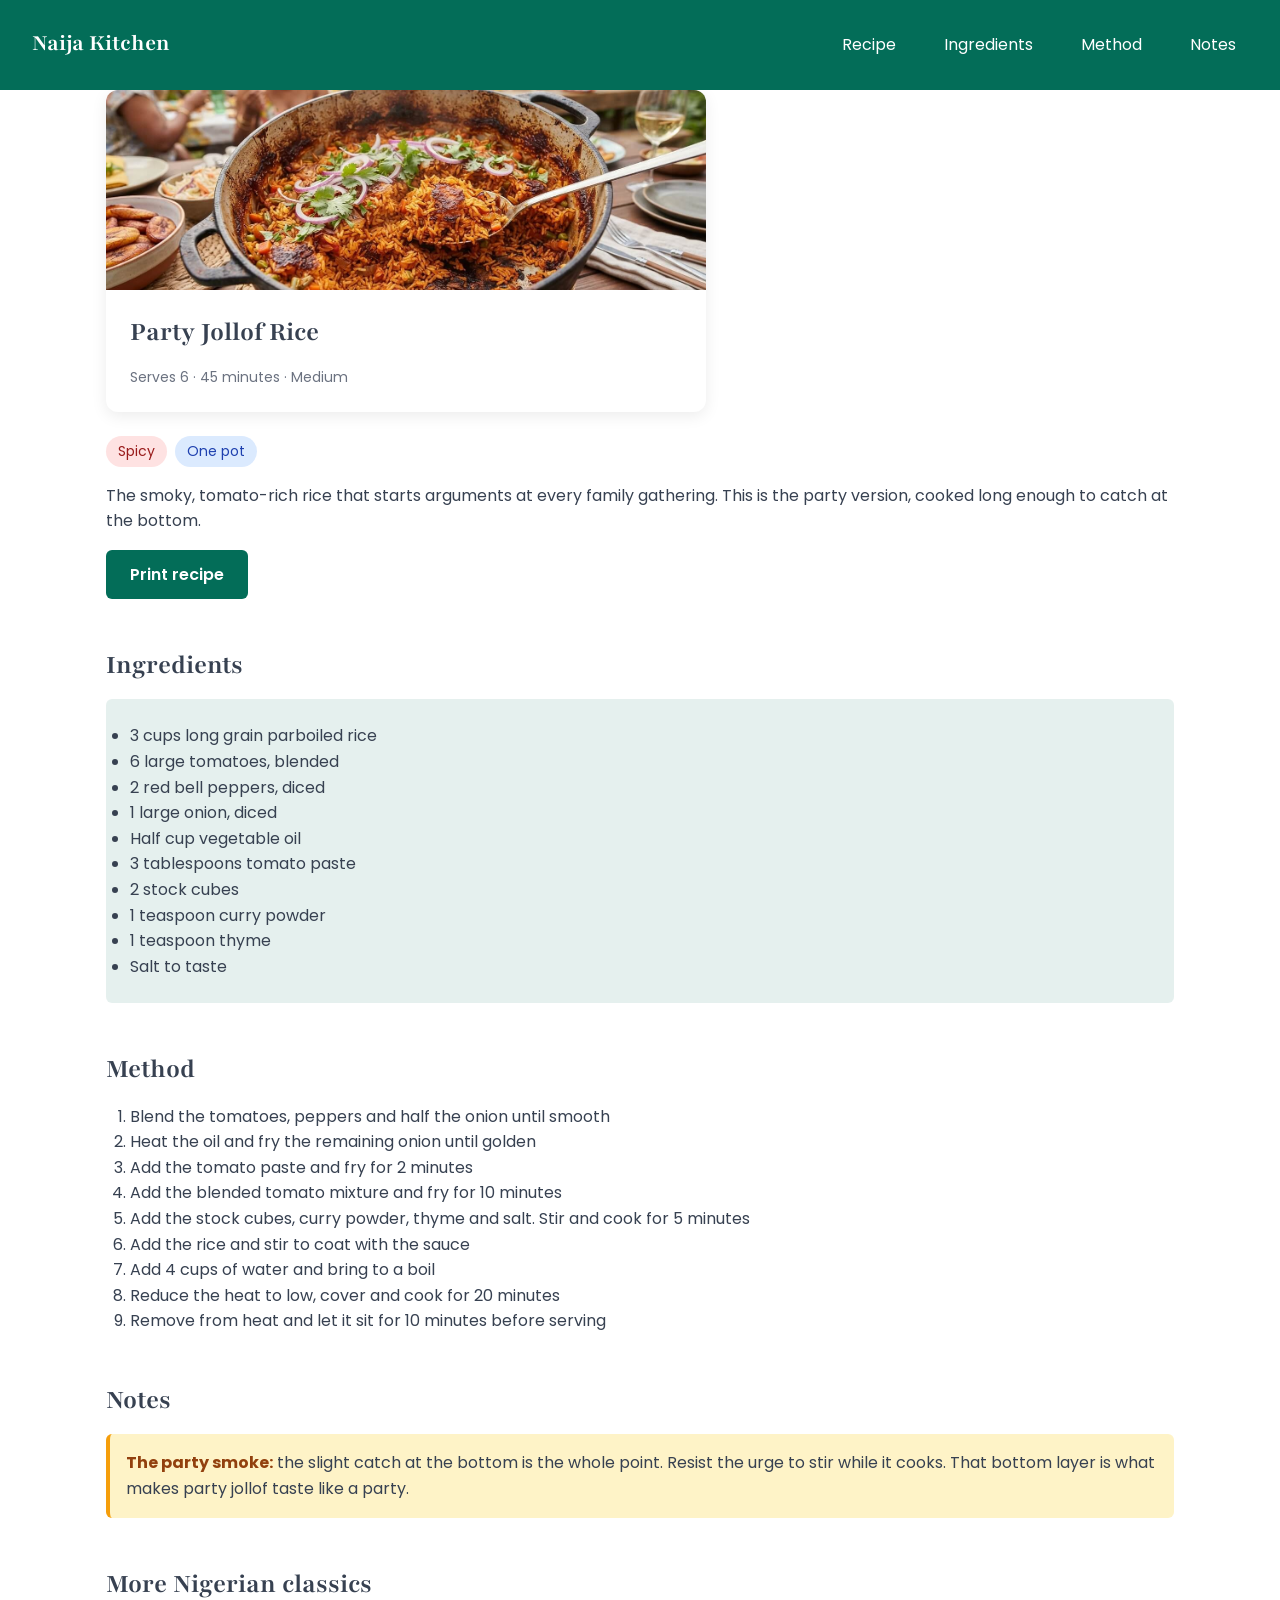
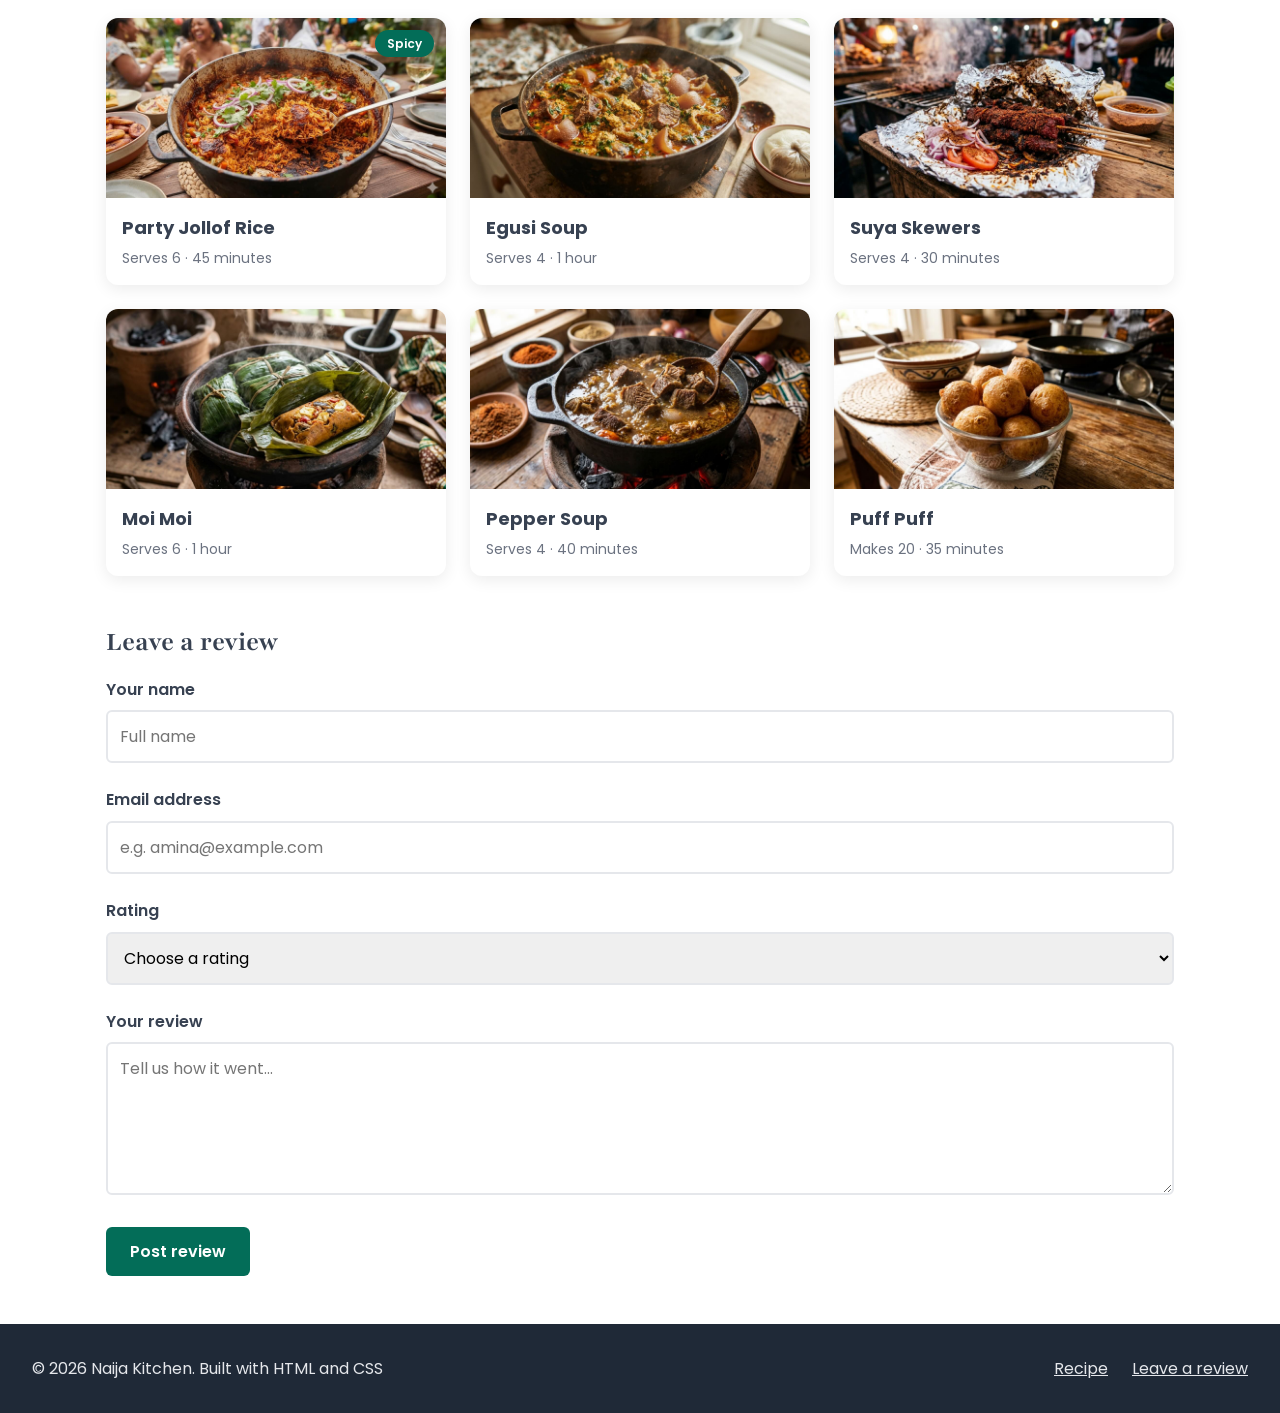
==== commit 13382a97: "Add gallery badge for recipe highlighting and update styles for consistency" ====
--- a/index.html
+++ b/index.html
@@ -105,6 +105,7 @@
                         width="400"
                         height="260"
                     >
+                    <span class="gallery__badge">Spicy</span>
                     <div class="gallery__body">
                         <h3 class="gallery__title">Party Jollof Rice</h3>
                         <p class="gallery__meta">Serves 6 · 45 minutes</p>
--- a/css/styles.css
+++ b/css/styles.css
@@ -3,6 +3,7 @@
     --brand: #036d58;
     --brand-dark: #025243;
     --brand-rgb: 3, 109, 88;
+    --textcolor: white;
 }
 
 
@@ -283,6 +284,7 @@
     box-shadow: 0 4px 16px rgba(0, 0, 0, 0.08);
     overflow: hidden;
     transition: transform 0.2s ease, box-shadow 0.2s ease;
+    position: relative;
 }
 
 .gallery__image {
@@ -314,6 +316,21 @@
     box-shadow: 0 8px 24px rgba(0, 0, 0, 0.12);
 }
 
+
+/******** CARD BADGE ********/
+.gallery__badge {
+    position: absolute;
+    top: 12px;
+    right: 12px;
+    z-index: 1;
+
+    background: var(--brand);
+    color: white;
+    padding: 0.25rem 0.75rem;
+    border-radius: 99px;
+    font-size: 0.75rem;
+    font-weight: 600;
+}
 
 /***** MOBILE NAV *****/
 .nav-toggle {
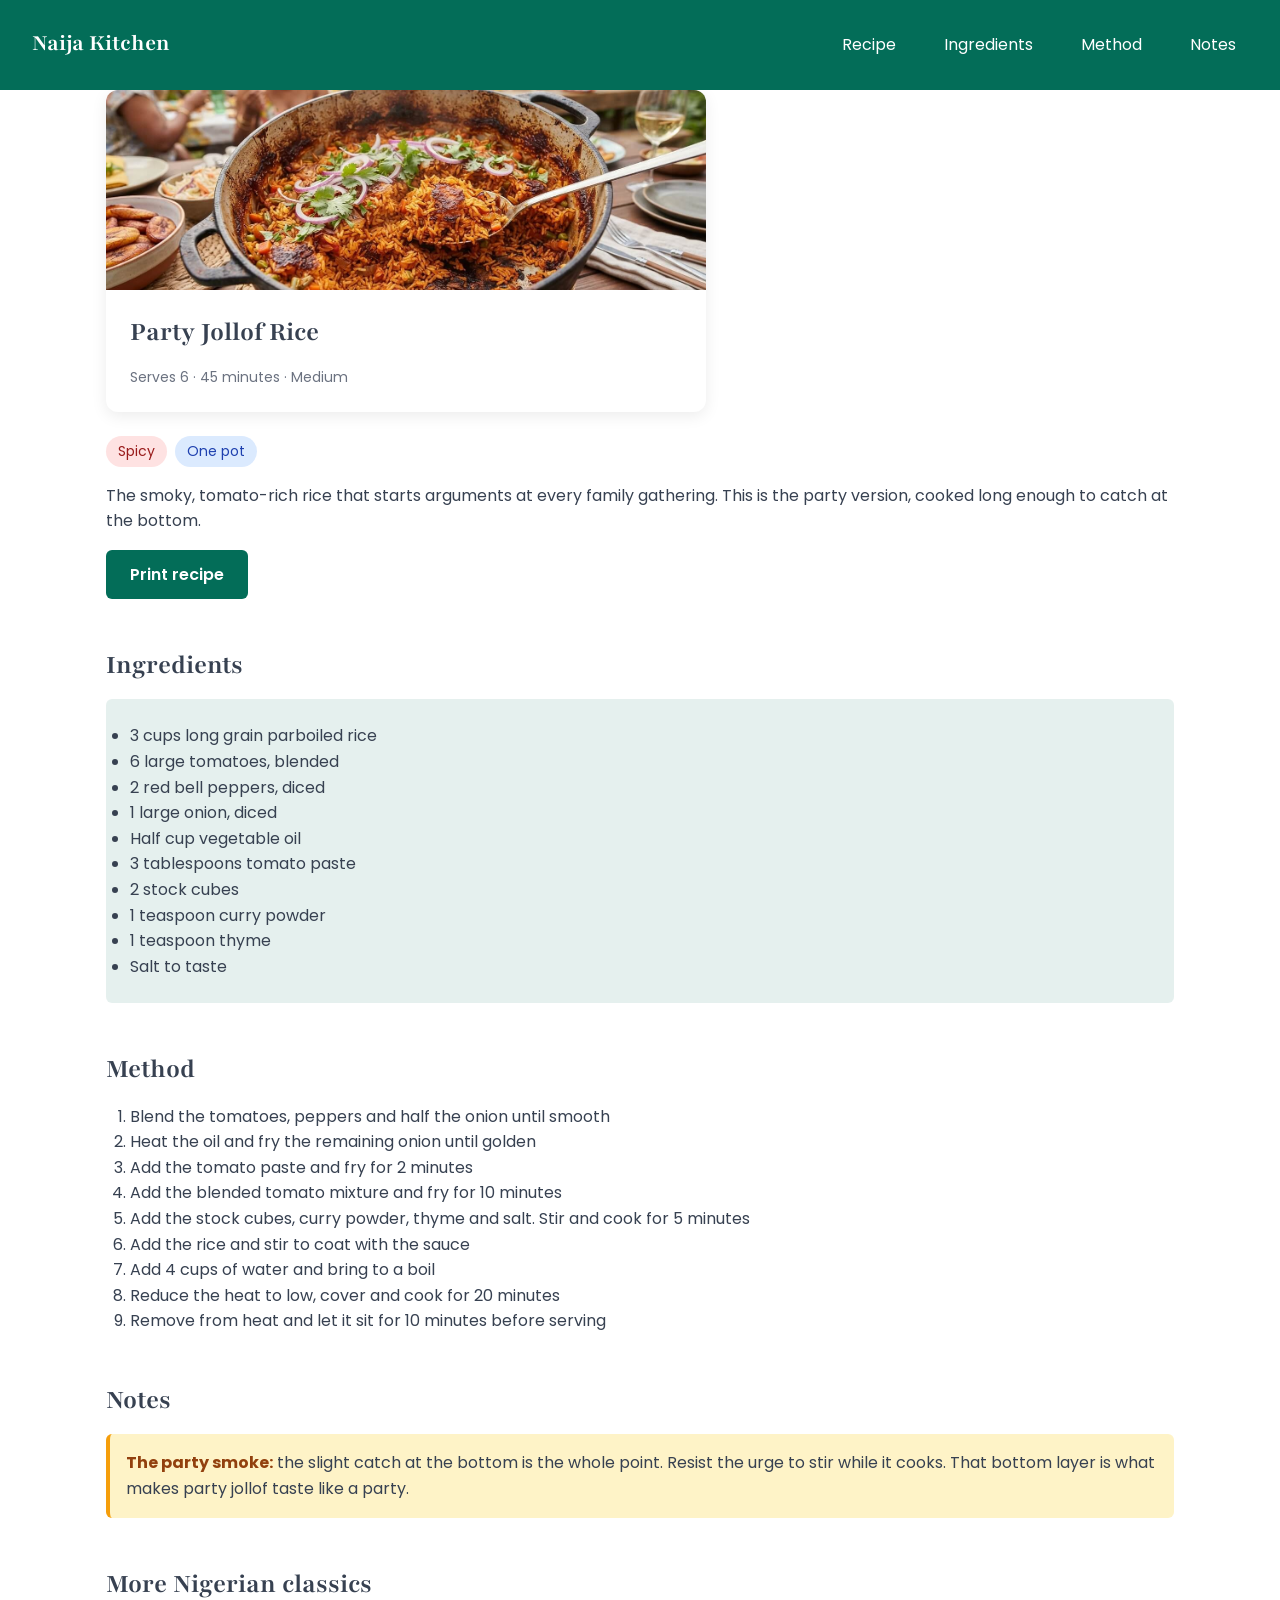
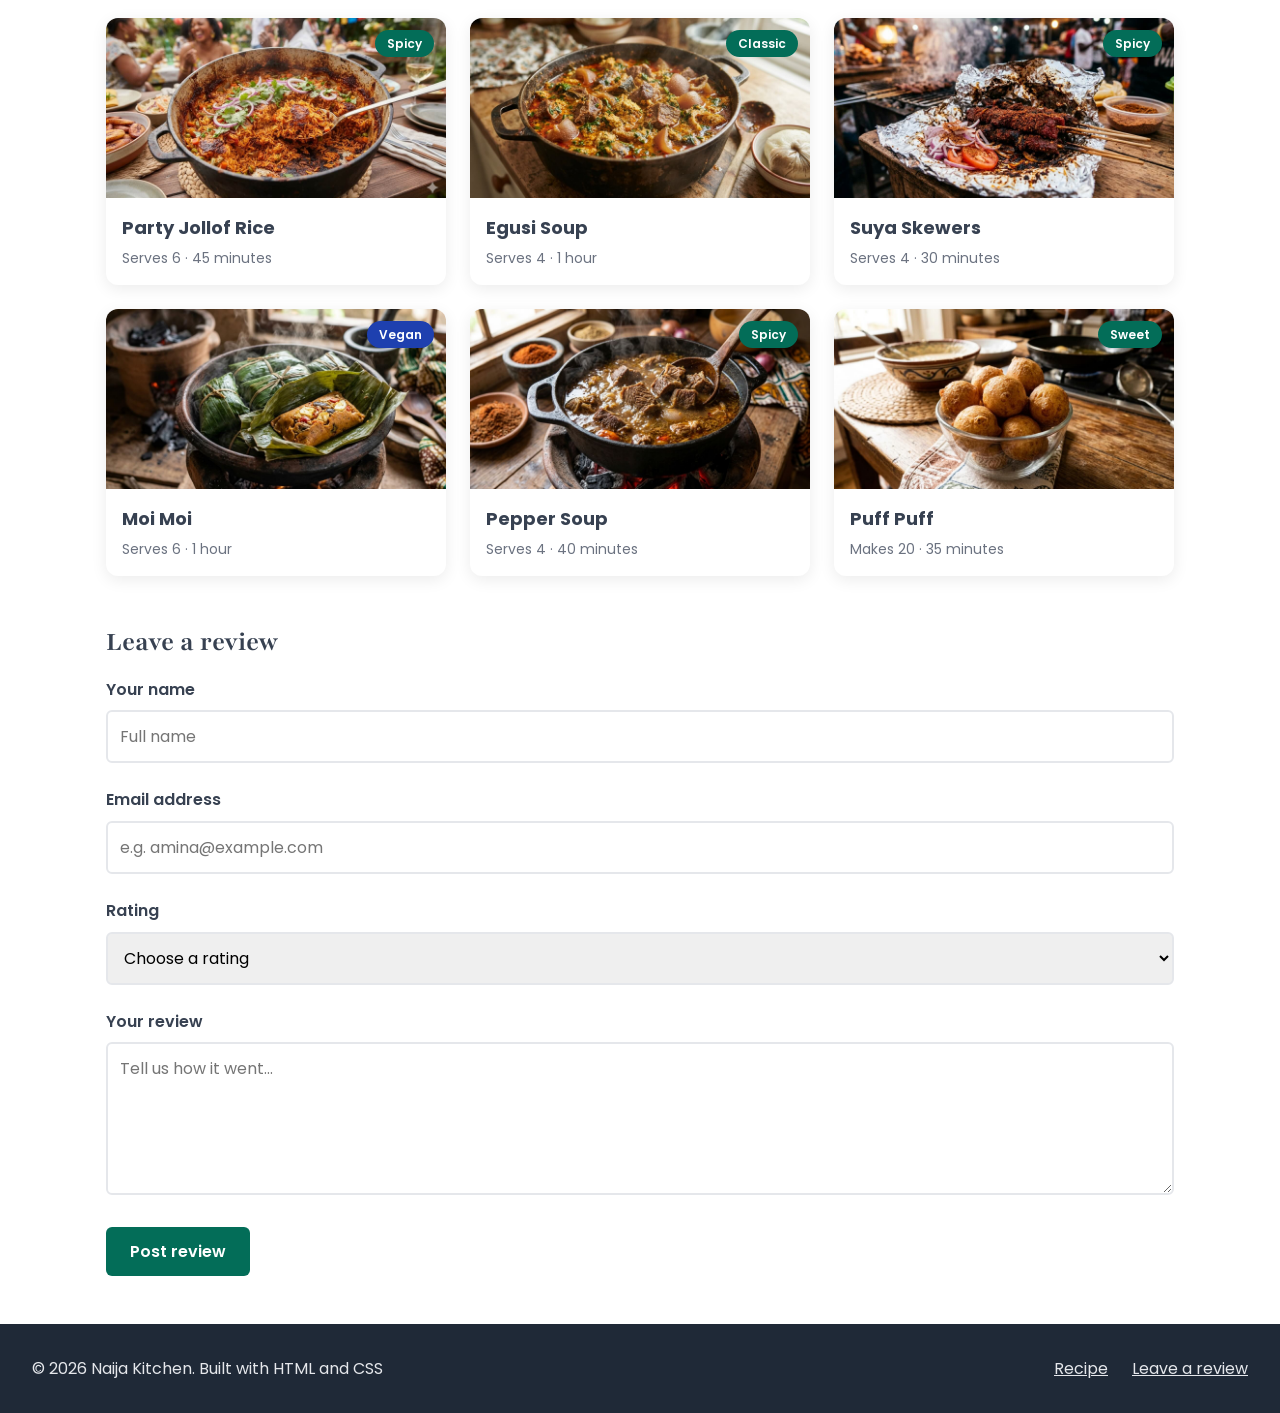
==== commit e10040c4: "Add bades to all gallery cards with a color varient" ====
--- a/index.html
+++ b/index.html
@@ -120,6 +120,7 @@
                         height="260"
                         loading="lazy"
                     >
+                    <span class="gallery__badge">Classic</span>
                     <div class="gallery__body">
                         <h3 class="gallery__title">Egusi Soup</h3>
                         <p class="gallery__meta">Serves 4 · 1 hour</p>
@@ -134,6 +135,7 @@
                         height="260"
                         loading="lazy"
                     >
+                    <span class="gallery__badge">Spicy</span>
                     <div class="gallery__body">
                         <h3 class="gallery__title">Suya Skewers</h3>
                         <p class="gallery__meta">Serves 4 · 30 minutes</p>
@@ -148,6 +150,7 @@
                         height="260"
                         loading="lazy"
                     >
+                    <span class="gallery__badge gallery__badge--cool">Vegan</span>
                     <div class="gallery__body">
                         <h3 class="gallery__title">Moi Moi</h3>
                         <p class="gallery__meta">Serves 6 · 1 hour</p>
@@ -162,6 +165,7 @@
                         height="260"
                         loading="lazy"
                     >
+                    <span class="gallery__badge">Spicy</span>
                     <div class="gallery__body">
                         <h3 class="gallery__title">Pepper Soup</h3>
                         <p class="gallery__meta">Serves 4 · 40 minutes</p>
@@ -176,6 +180,7 @@
                         height="260"
                         loading="lazy"
                     >
+                    <span class="gallery__badge">Sweet</span>
                     <div class="gallery__body">
                         <h3 class="gallery__title">Puff Puff</h3>
                         <p class="gallery__meta">Makes 20 · 35 minutes</p>
--- a/css/styles.css
+++ b/css/styles.css
@@ -332,6 +332,11 @@
     font-weight: 600;
 }
 
+/***** BADGE VARIANT *****/
+.gallery__badge--cool {
+    background: #1e40af;
+}
+
 /***** MOBILE NAV *****/
 .nav-toggle {
     position: absolute;
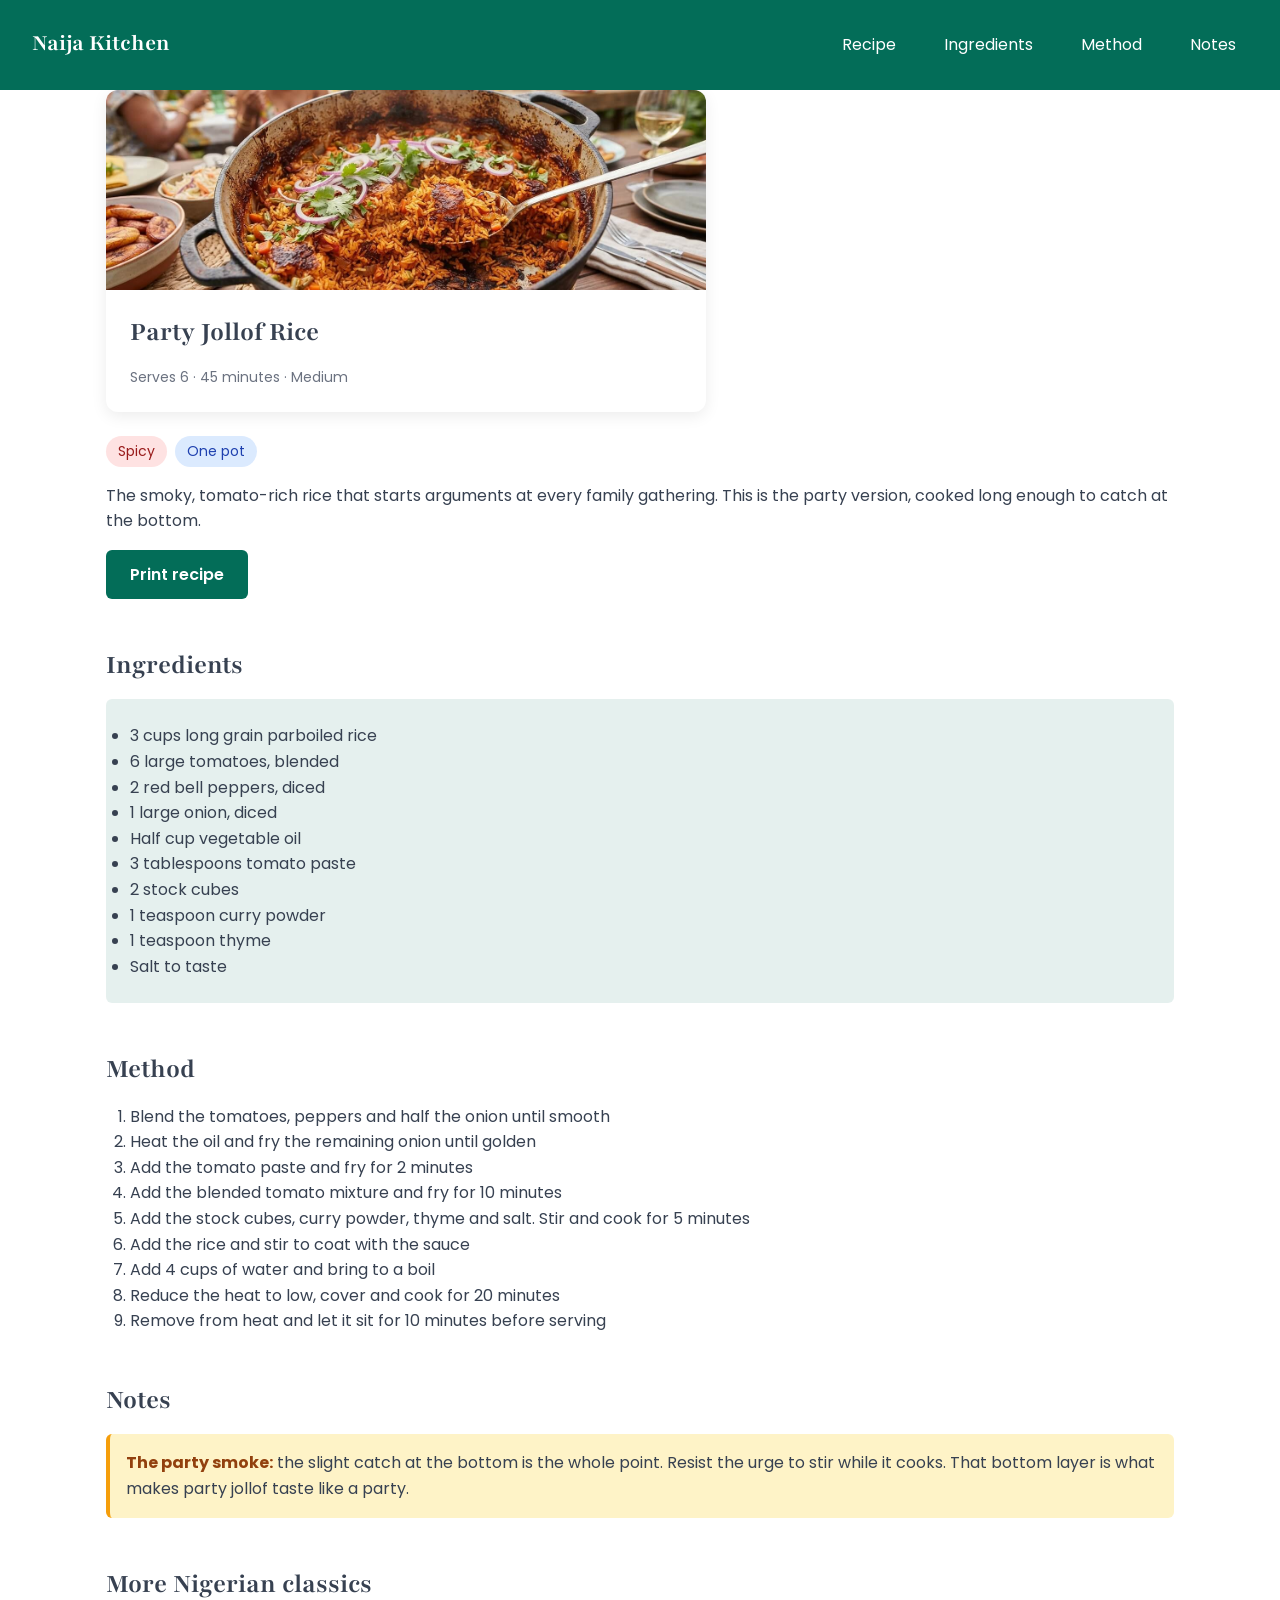
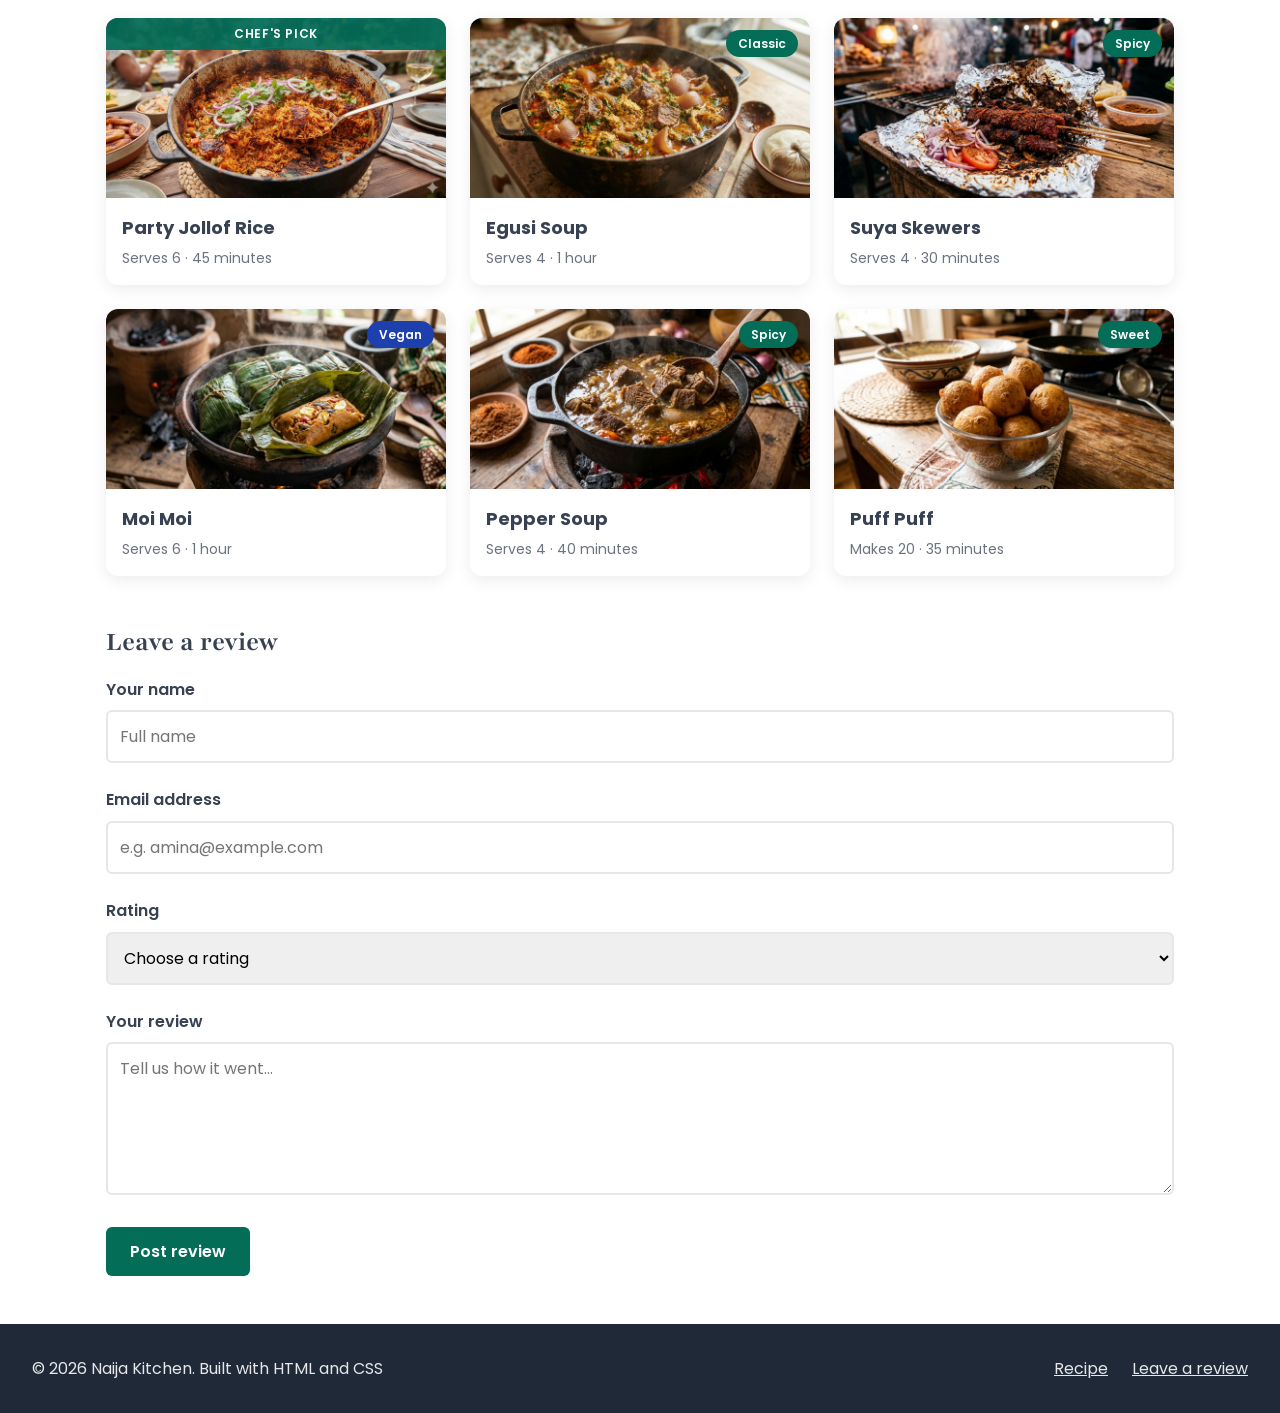
==== commit 571474ab: "Add gallery ribbon for highlighting chef's pick with new styles" ====
--- a/index.html
+++ b/index.html
@@ -105,7 +105,7 @@
                         width="400"
                         height="260"
                     >
-                    <span class="gallery__badge">Spicy</span>
+                    <span class="gallery__ribbon">Chef's pick</span>
                     <div class="gallery__body">
                         <h3 class="gallery__title">Party Jollof Rice</h3>
                         <p class="gallery__meta">Serves 6 · 45 minutes</p>
--- a/css/styles.css
+++ b/css/styles.css
@@ -335,6 +335,24 @@
 /***** BADGE VARIANT *****/
 .gallery__badge--cool {
     background: #1e40af;
+}
+
+/****** CARD RIBBON ********/
+.gallery__ribbon {
+    position: absolute;
+    top: 0;
+    left: 0;
+    right: 0;
+    z-index: 1;
+
+    background: rgba(var(--brand-rgb), 0.92);
+    color: white;
+    text-align: center;
+    padding: 0.4rem;
+    font-size: 0.75rem;
+    font-weight: 600;
+    letter-spacing: 0.05em;
+    text-transform: uppercase;
 }
 
 /***** MOBILE NAV *****/
